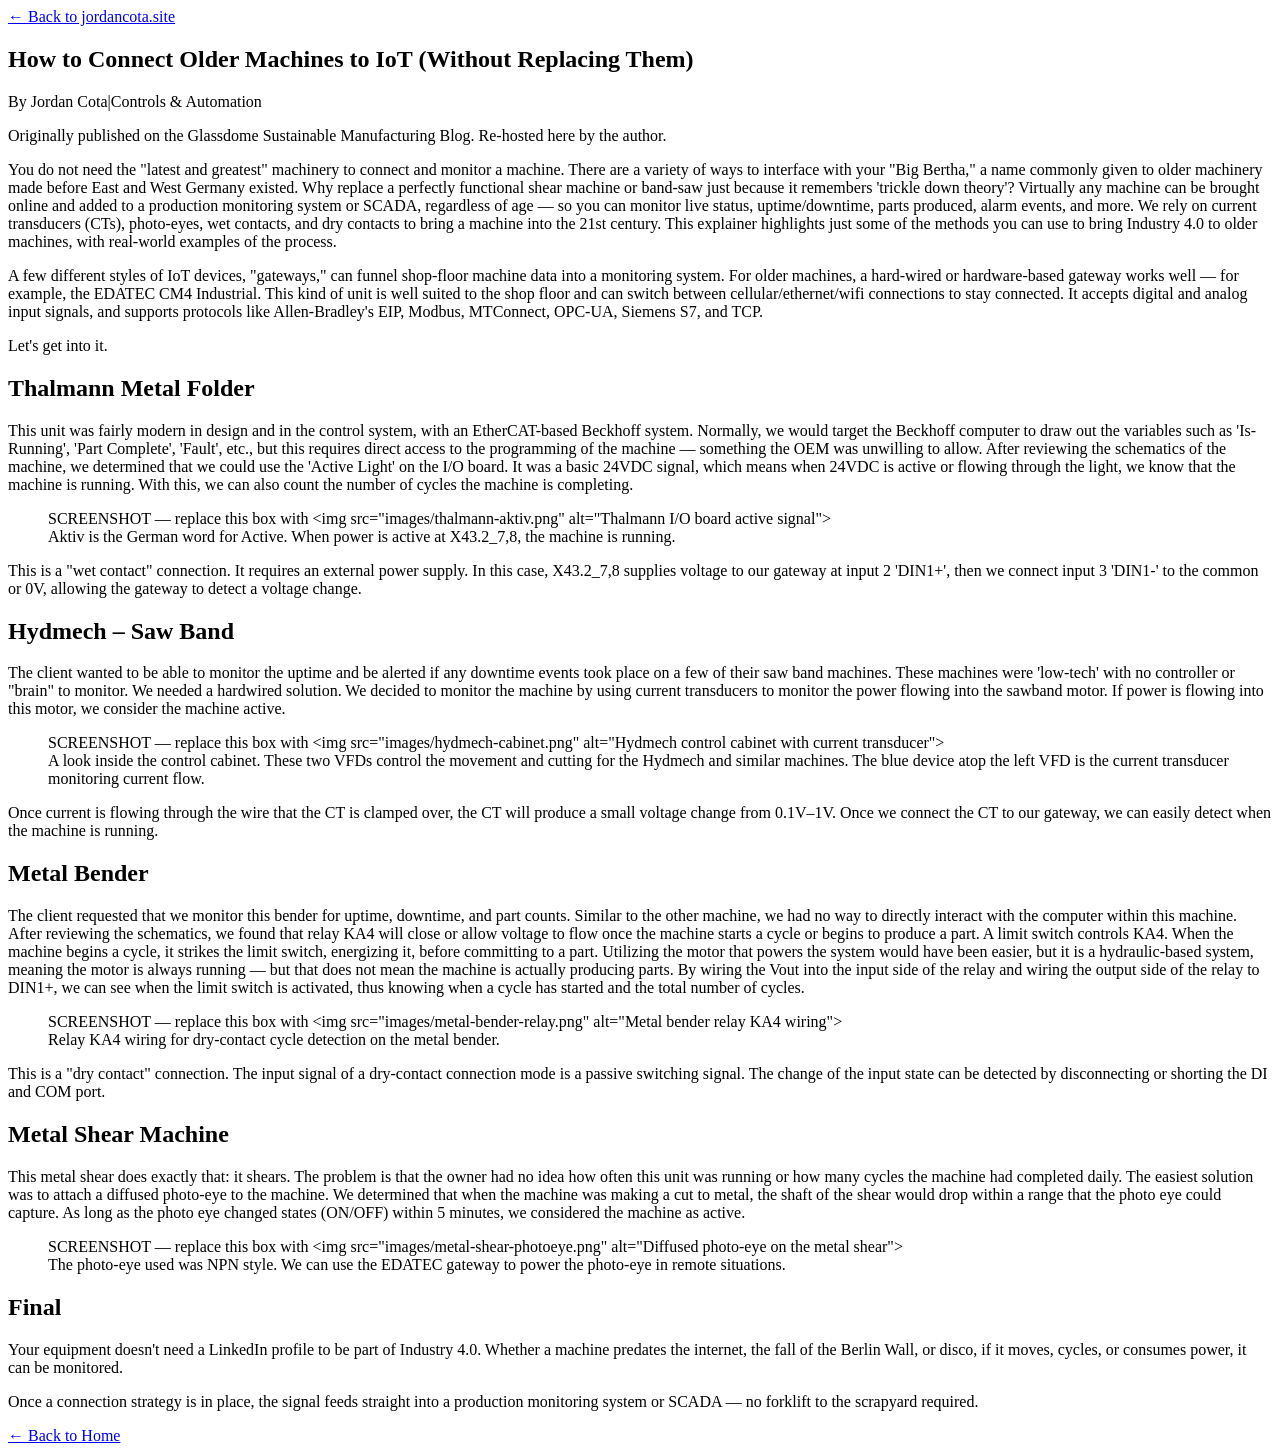
==== articles/connect-older-machines-iot.html @ a40d0279 "Add files via upload" ====
<!DOCTYPE html>
<html lang="en">
<head>
    <meta charset="UTF-8">
    <meta name="viewport" content="width=device-width, initial-scale=1.0">
    <title>How to Connect Older Machines to IoT (Without Replacing Them) | Jordan Cota</title>
    <link rel="icon" href="data:image/svg+xml,<svg xmlns='http://www.w3.org/2000/svg' viewBox='0 0 100 100'><text y='.9em' font-size='90'>&#127949;</text></svg>">
    <link rel="stylesheet" href="article.css">
</head>
<body>
    <div class="stars">
        <div class="stars-layer" id="stars1"></div>
        <div class="stars-layer" id="stars2"></div>
        <div class="stars-layer" id="stars3"></div>
    </div>

    <article class="article-container">
        <nav class="top-nav">
            <a href="../index.html">&#8592; Back to jordancota.site</a>
        </nav>

        <header class="article-header">
            <h1>How to Connect Older Machines to IoT (Without Replacing Them)</h1>
            <p class="byline">By Jordan Cota<span class="sep">|</span>Controls &amp; Automation</p>
        </header>

        <div class="source-note">
            Originally published on the Glassdome Sustainable Manufacturing Blog. Re-hosted here by the author.
        </div>

        <!-- =====================================================================
             PASTE YOUR ARTICLE BELOW.
             Just replace everything between this comment and the closing
             </div> with your article text. Use these tags as you go:

               <p>A normal paragraph.</p>
               <h2>A major section heading</h2>
               <h3>A smaller sub-heading</h3>
               <ul><li>bullet</li><li>another bullet</li></ul>
               <ol><li>step one</li><li>step two</li></ol>
               <pre><code>command or code block, line breaks preserved</code></pre>
               <img src="images/your-screenshot.png" alt="describe the image">
                  ^ put article images in /articles/images/ and reference them like that
               <table><tr><th>Param</th><th>Value</th></tr>
                      <tr><td>...</td><td>...</td></tr></table>

             Everything is already styled to match the site.
             ===================================================================== -->
        <div class="article-body">

            <p>You do not need the "latest and greatest" machinery to connect and monitor a machine. There are a variety of ways to interface with your "Big Bertha," a name commonly given to older machinery made before East and West Germany existed. Why replace a perfectly functional shear machine or band-saw just because it remembers 'trickle down theory'? Virtually any machine can be brought online and added to a production monitoring system or SCADA, regardless of age &mdash; so you can monitor live status, uptime/downtime, parts produced, alarm events, and more. We rely on current transducers (CTs), photo-eyes, wet contacts, and dry contacts to bring a machine into the 21st century. This explainer highlights just some of the methods you can use to bring Industry 4.0 to older machines, with real-world examples of the process.</p>
            <p>A few different styles of IoT devices, "gateways," can funnel shop-floor machine data into a monitoring system. For older machines, a hard-wired or hardware-based gateway works well &mdash; for example, the EDATEC CM4 Industrial. This kind of unit is well suited to the shop floor and can switch between cellular/ethernet/wifi connections to stay connected. It accepts digital and analog input signals, and supports protocols like Allen-Bradley's EIP, Modbus, MTConnect, OPC-UA, Siemens S7, and TCP.</p>
            <p>Let's get into it.</p>

            <h2>Thalmann Metal Folder</h2>
            <p>This unit was fairly modern in design and in the control system, with an EtherCAT-based Beckhoff system. Normally, we would target the Beckhoff computer to draw out the variables such as 'Is-Running', 'Part Complete', 'Fault', etc., but this requires direct access to the programming of the machine &mdash; something the OEM was unwilling to allow. After reviewing the schematics of the machine, we determined that we could use the 'Active Light' on the I/O board. It was a basic 24VDC signal, which means when 24VDC is active or flowing through the light, we know that the machine is running. With this, we can also count the number of cycles the machine is completing.</p>
            <figure class="screenshot-placeholder">
                <div class="ph-box">SCREENSHOT &mdash; replace this box with &lt;img src="images/thalmann-aktiv.png" alt="Thalmann I/O board active signal"&gt;</div>
                <figcaption>Aktiv is the German word for Active. When power is active at X43.2_7,8, the machine is running.</figcaption>
            </figure>
            <p>This is a "wet contact" connection. It requires an external power supply. In this case, X43.2_7,8 supplies voltage to our gateway at input 2 'DIN1+', then we connect input 3 'DIN1-' to the common or 0V, allowing the gateway to detect a voltage change.</p>

            <h2>Hydmech &ndash; Saw Band</h2>
            <p>The client wanted to be able to monitor the uptime and be alerted if any downtime events took place on a few of their saw band machines. These machines were 'low-tech' with no controller or "brain" to monitor. We needed a hardwired solution. We decided to monitor the machine by using current transducers to monitor the power flowing into the sawband motor. If power is flowing into this motor, we consider the machine active.</p>
            <figure class="screenshot-placeholder">
                <div class="ph-box">SCREENSHOT &mdash; replace this box with &lt;img src="images/hydmech-cabinet.png" alt="Hydmech control cabinet with current transducer"&gt;</div>
                <figcaption>A look inside the control cabinet. These two VFDs control the movement and cutting for the Hydmech and similar machines. The blue device atop the left VFD is the current transducer monitoring current flow.</figcaption>
            </figure>
            <p>Once current is flowing through the wire that the CT is clamped over, the CT will produce a small voltage change from 0.1V&ndash;1V. Once we connect the CT to our gateway, we can easily detect when the machine is running.</p>

            <h2>Metal Bender</h2>
            <p>The client requested that we monitor this bender for uptime, downtime, and part counts. Similar to the other machine, we had no way to directly interact with the computer within this machine. After reviewing the schematics, we found that relay KA4 will close or allow voltage to flow once the machine starts a cycle or begins to produce a part. A limit switch controls KA4. When the machine begins a cycle, it strikes the limit switch, energizing it, before committing to a part. Utilizing the motor that powers the system would have been easier, but it is a hydraulic-based system, meaning the motor is always running &mdash; but that does not mean the machine is actually producing parts. By wiring the Vout into the input side of the relay and wiring the output side of the relay to DIN1+, we can see when the limit switch is activated, thus knowing when a cycle has started and the total number of cycles.</p>
            <figure class="screenshot-placeholder">
                <div class="ph-box">SCREENSHOT &mdash; replace this box with &lt;img src="images/metal-bender-relay.png" alt="Metal bender relay KA4 wiring"&gt;</div>
                <figcaption>Relay KA4 wiring for dry-contact cycle detection on the metal bender.</figcaption>
            </figure>
            <p>This is a "dry contact" connection. The input signal of a dry-contact connection mode is a passive switching signal. The change of the input state can be detected by disconnecting or shorting the DI and COM port.</p>

            <h2>Metal Shear Machine</h2>
            <p>This metal shear does exactly that: it shears. The problem is that the owner had no idea how often this unit was running or how many cycles the machine had completed daily. The easiest solution was to attach a diffused photo-eye to the machine. We determined that when the machine was making a cut to metal, the shaft of the shear would drop within a range that the photo eye could capture. As long as the photo eye changed states (ON/OFF) within 5 minutes, we considered the machine as active.</p>
            <figure class="screenshot-placeholder">
                <div class="ph-box">SCREENSHOT &mdash; replace this box with &lt;img src="images/metal-shear-photoeye.png" alt="Diffused photo-eye on the metal shear"&gt;</div>
                <figcaption>The photo-eye used was NPN style. We can use the EDATEC gateway to power the photo-eye in remote situations.</figcaption>
            </figure>

            <h2>Final</h2>
            <p>Your equipment doesn't need a LinkedIn profile to be part of Industry 4.0. Whether a machine predates the internet, the fall of the Berlin Wall, or disco, if it moves, cycles, or consumes power, it can be monitored.</p>
            <p>Once a connection strategy is in place, the signal feeds straight into a production monitoring system or SCADA &mdash; no forklift to the scrapyard required.</p>

        </div>
        <!-- ===================== END OF ARTICLE CONTENT ====================== -->

        <footer class="article-footer">
            <a class="back-home" href="../index.html">&#8592; Back to Home</a>
        </footer>
    </article>
</body>
</html>
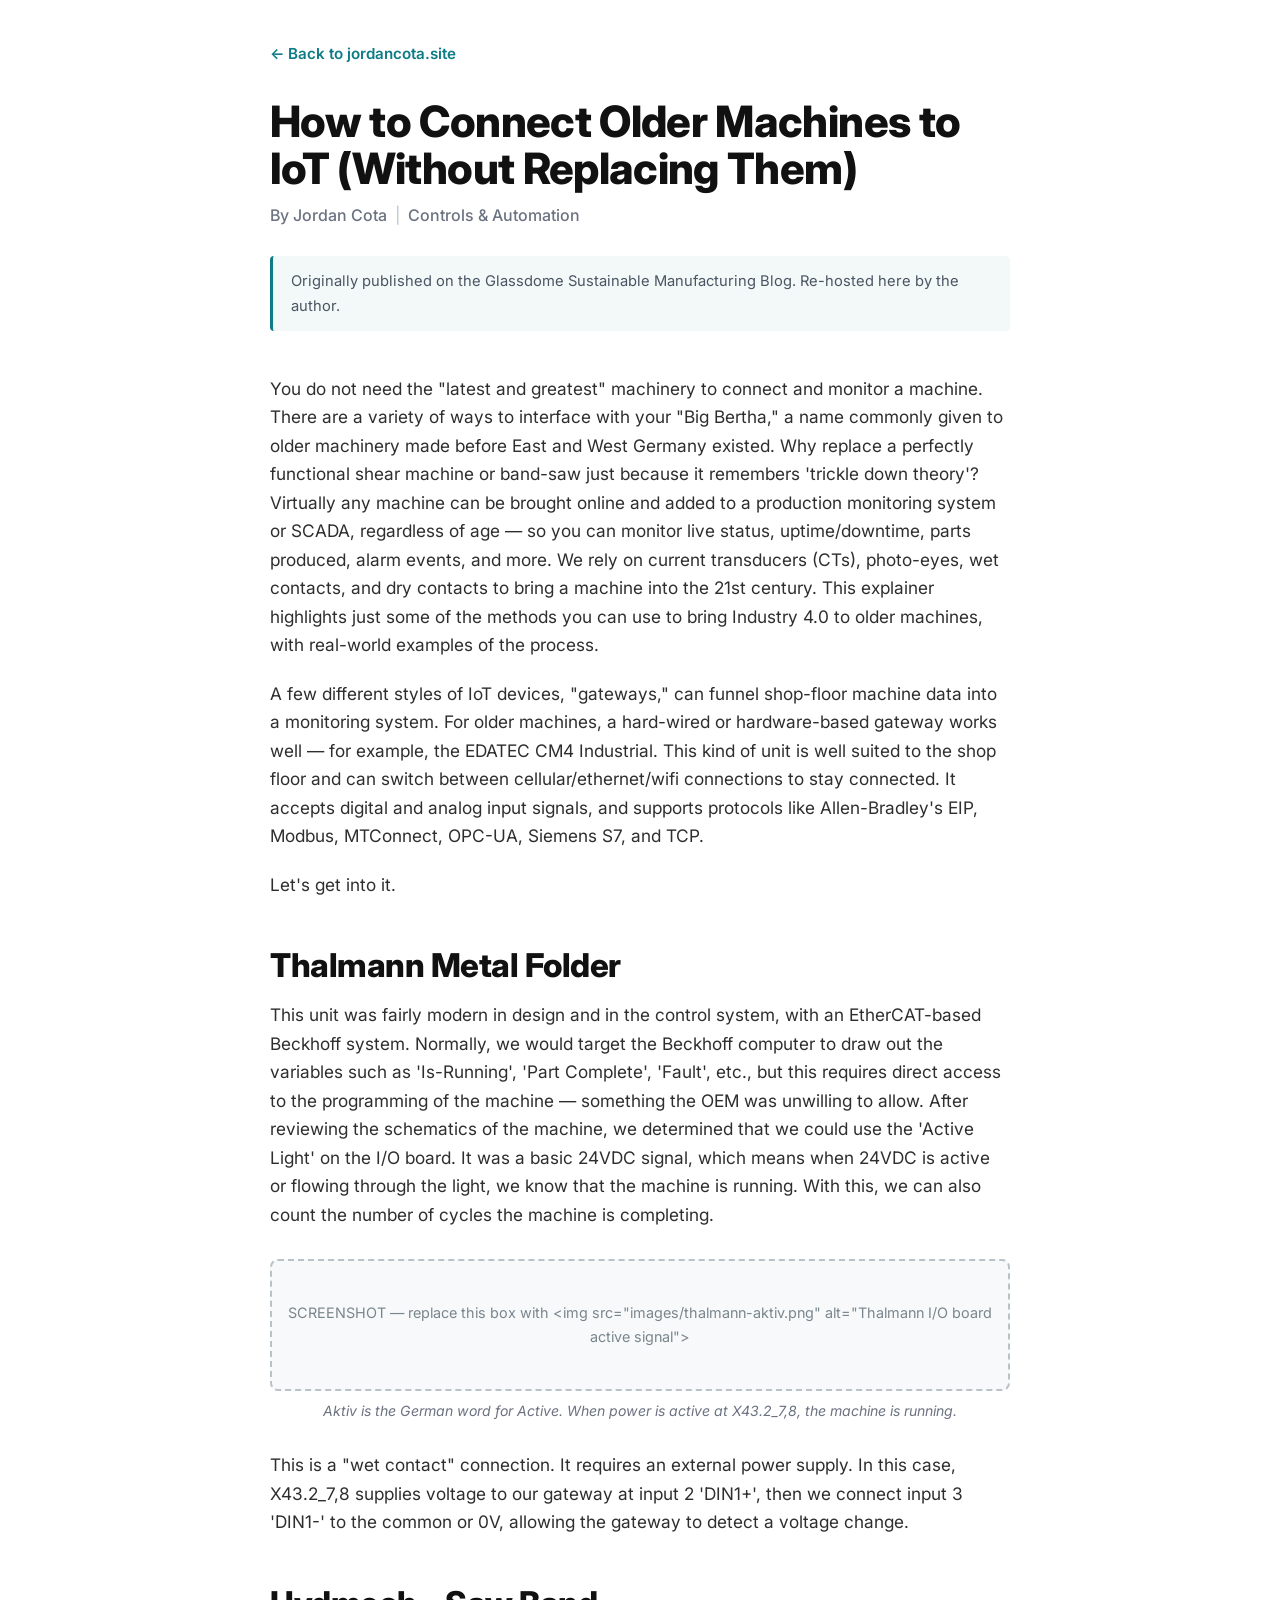
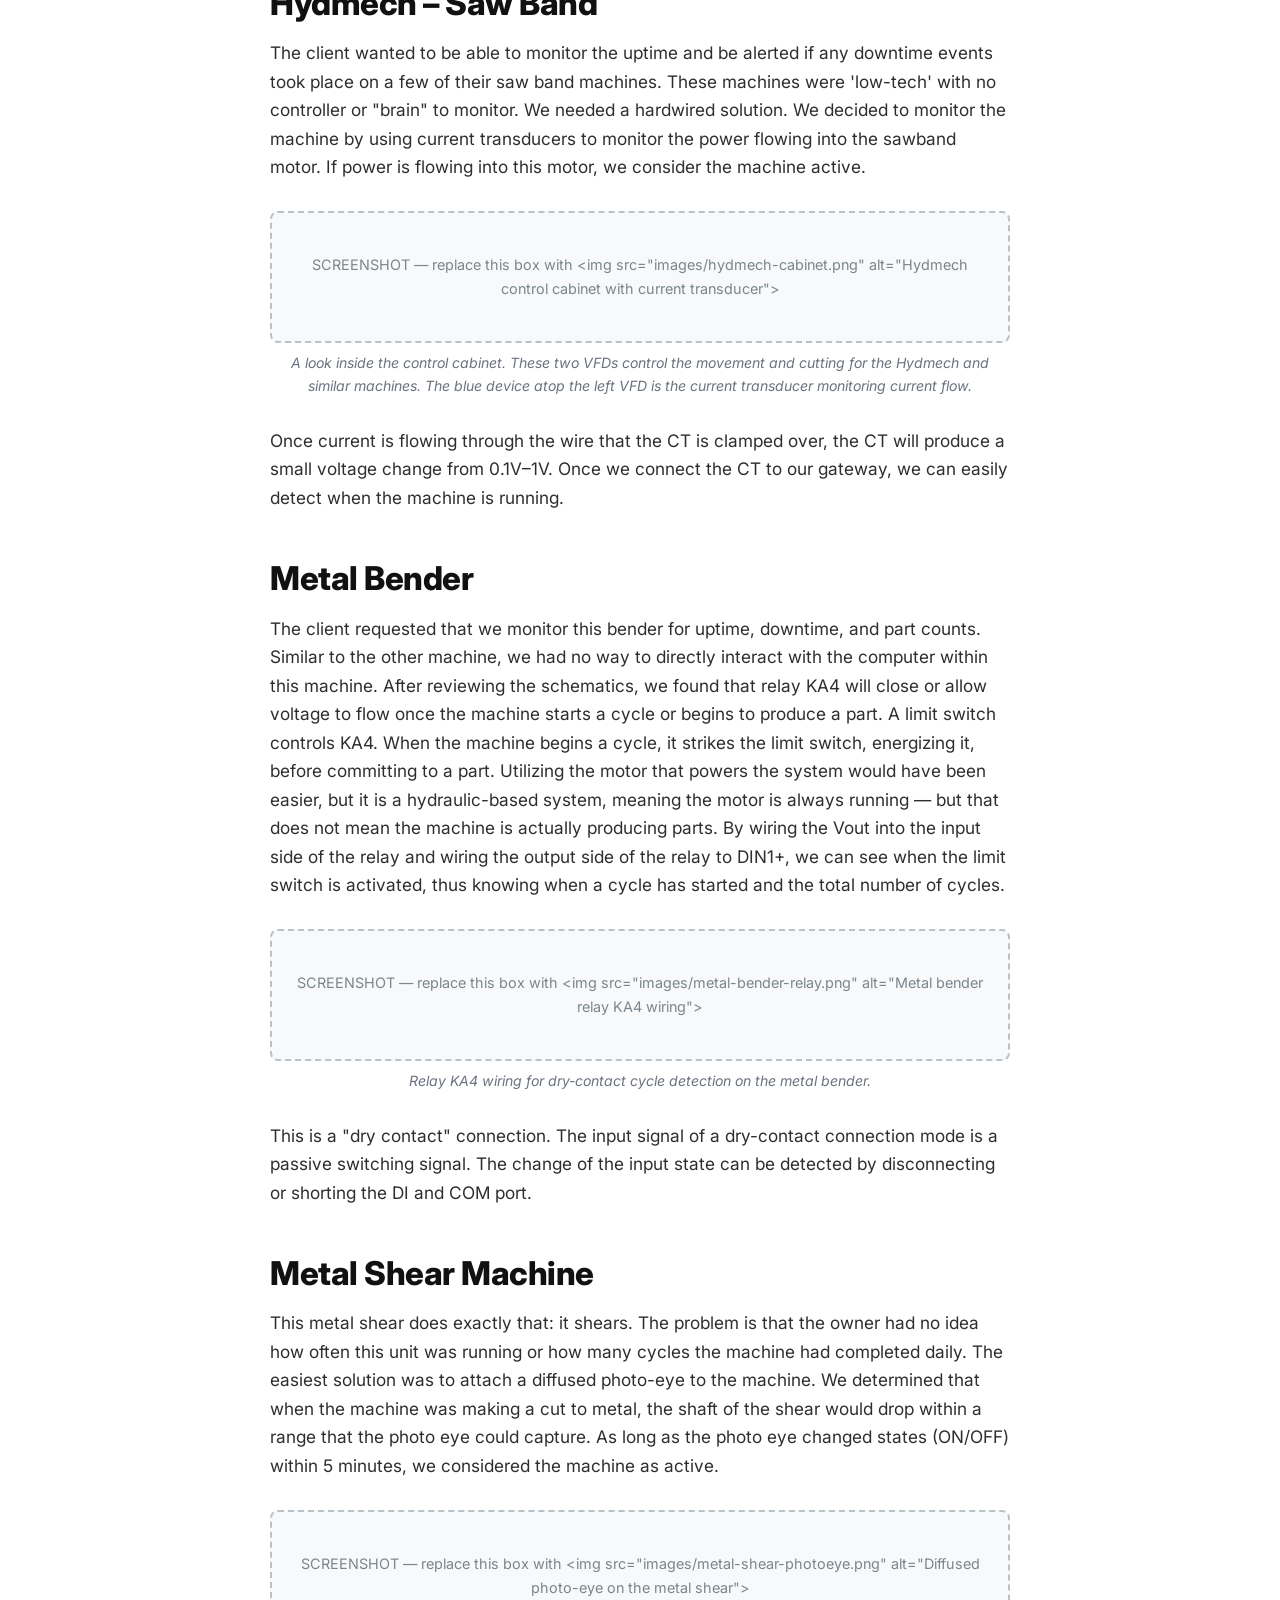
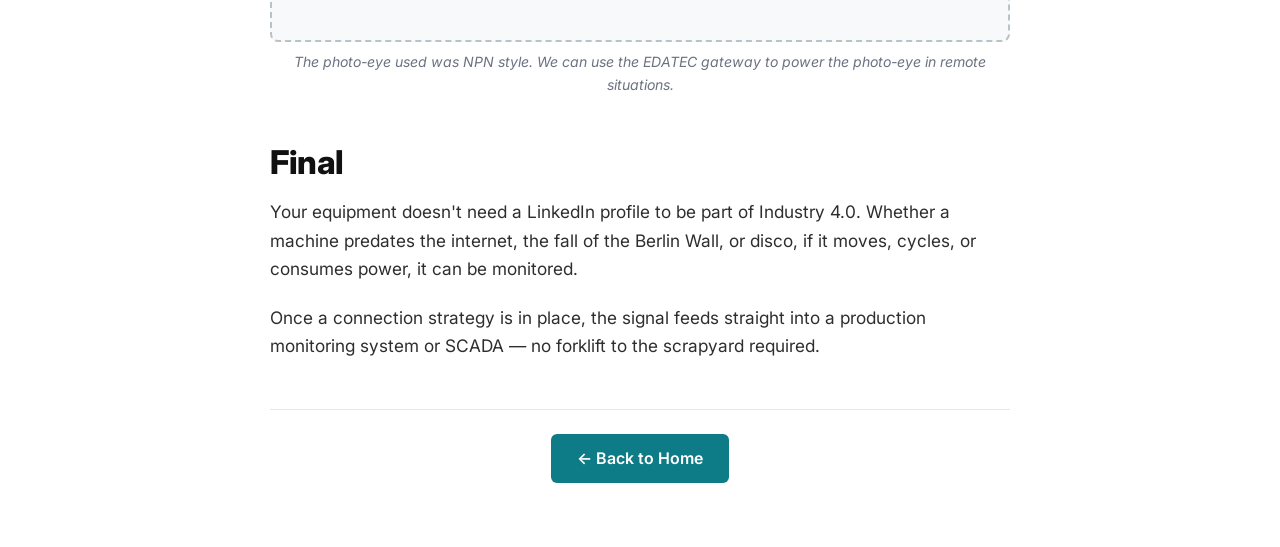
==== commit e2d338e1: "Add files via upload" ====
--- a/articles/connect-older-machines-iot.html
+++ b/articles/connect-older-machines-iot.html
@@ -5,7 +5,65 @@
     <meta name="viewport" content="width=device-width, initial-scale=1.0">
     <title>How to Connect Older Machines to IoT (Without Replacing Them) | Jordan Cota</title>
     <link rel="icon" href="data:image/svg+xml,<svg xmlns='http://www.w3.org/2000/svg' viewBox='0 0 100 100'><text y='.9em' font-size='90'>&#127949;</text></svg>">
-    <link rel="stylesheet" href="article.css">
+    <link rel="preconnect" href="https://fonts.googleapis.com">
+    <link rel="preconnect" href="https://fonts.gstatic.com" crossorigin>
+    <link href="https://fonts.googleapis.com/css2?family=Inter:wght@400;500;600;700;800&display=swap" rel="stylesheet">
+    <style>
+        * { box-sizing: border-box; }
+        body { margin: 0; padding: 0; background: #ffffff; color: #2e2e2e;
+            font-family: 'Inter', system-ui, -apple-system, 'Segoe UI', Roboto, Helvetica, Arial, sans-serif;
+            line-height: 1.65; -webkit-font-smoothing: antialiased; text-rendering: optimizeLegibility; }
+        .stars { display: none !important; }
+
+        .article-container { max-width: 780px; margin: 0 auto; padding: 2.5rem 1.25rem 4rem; }
+
+        .top-nav { margin-bottom: 2rem; }
+        .top-nav a { color: #0e7c86; text-decoration: none; font-size: 0.95rem; font-weight: 600; }
+        .top-nav a:hover { text-decoration: underline; }
+
+        .article-header { background: none; color: inherit; padding: 0; margin: 0 0 1rem; border-radius: 0; box-shadow: none; }
+        .article-header h1 { margin: 0 0 0.65rem; font-size: 2.7rem; line-height: 1.08; font-weight: 800; letter-spacing: -0.015em; color: #111; }
+        .byline { margin: 0; font-size: 1rem; color: #6b7280; font-weight: 500; }
+        .byline .sep { margin: 0 0.5rem; color: #c7ced1; }
+
+        .source-note { background: #f3f8f8; border-left: 3px solid #0e7c86; border-radius: 4px; padding: 0.8rem 1.1rem; margin: 1.75rem 0 2.75rem; font-size: 0.92rem; color: #4b5563; }
+        .source-note a { color: #0e7c86; }
+
+        .article-body { font-size: 1.08rem; color: #2e2e2e; }
+        .article-body h2 { font-size: 2.05rem; font-weight: 800; line-height: 1.12; letter-spacing: -0.015em; color: #111; margin: 3rem 0 1.1rem; }
+        .article-body h3 { font-size: 1.32rem; font-weight: 700; color: #1a1a1a; margin: 2.1rem 0 0.65rem; }
+        .article-body p { margin: 0 0 1.25rem; }
+        .article-body ul, .article-body ol { margin: 0 0 1.25rem; padding-left: 1.5rem; }
+        .article-body li { margin-bottom: 0.55rem; }
+        .article-body a { color: #0e7c86; text-decoration: none; }
+        .article-body a:hover { text-decoration: underline; }
+        .article-body strong { color: #111; font-weight: 700; }
+        .article-body img { max-width: 100%; height: auto; border-radius: 6px; margin: 1.5rem 0; display: block; border: 1px solid #e5e7eb; }
+        .article-body blockquote { border-left: 3px solid #0e7c86; margin: 1.5rem 0; padding: 0.25rem 0 0.25rem 1rem; color: #555; font-style: italic; }
+
+        .article-body table { width: 100%; border-collapse: collapse; margin: 1.85rem 0; font-size: 1rem; }
+        .article-body th { text-align: left; font-weight: 700; color: #111; padding: 0.95rem 1.1rem; border-bottom: 1px solid #1a8f88; }
+        .article-body td { padding: 1rem 1.1rem; border-bottom: 1px solid #1a8f88; color: #2e2e2e; vertical-align: top; }
+        .article-body th:not(:last-child), .article-body td:not(:last-child) { border-right: 1px solid #e3e6e8; }
+
+        .article-body code { font-family: 'SFMono-Regular', Consolas, 'Liberation Mono', Menlo, monospace; background: #f1f3f4; color: #0b5e66; padding: 0.12em 0.4em; border-radius: 4px; font-size: 0.9em; }
+        .article-body pre { background: #f6f8fa; border: 1px solid #e5e7eb; color: #24292f; border-radius: 8px; padding: 1rem 1.2rem; overflow-x: auto; margin: 1.5rem 0; line-height: 1.5; }
+        .article-body pre code { background: none; color: inherit; padding: 0; font-size: 0.9rem; }
+
+        .screenshot-placeholder { margin: 1.85rem 0; }
+        .screenshot-placeholder .ph-box { border: 2px dashed #b9c2c7; border-radius: 8px; padding: 2.5rem 1rem; text-align: center; color: #7a868d; background: #f7f9fa; font-size: 0.9rem; }
+        .screenshot-placeholder figcaption { font-size: 0.88rem; color: #6b7280; text-align: center; margin-top: 0.5rem; font-style: italic; }
+
+        .article-footer { margin-top: 3rem; padding-top: 1.5rem; border-top: 1px solid #e5e7eb; text-align: center; }
+        .back-home { display: inline-block; padding: 0.7rem 1.6rem; background: #0e7c86; color: #fff; text-decoration: none; border-radius: 6px; font-weight: 600; }
+        .back-home:hover { background: #0a626a; }
+
+        @media (max-width: 768px) {
+            .article-container { padding: 1.75rem 1rem 3rem; }
+            .article-header h1 { font-size: 2.05rem; }
+            .article-body h2 { font-size: 1.6rem; }
+        }
+    </style>
 </head>
 <body>
     <div class="stars">
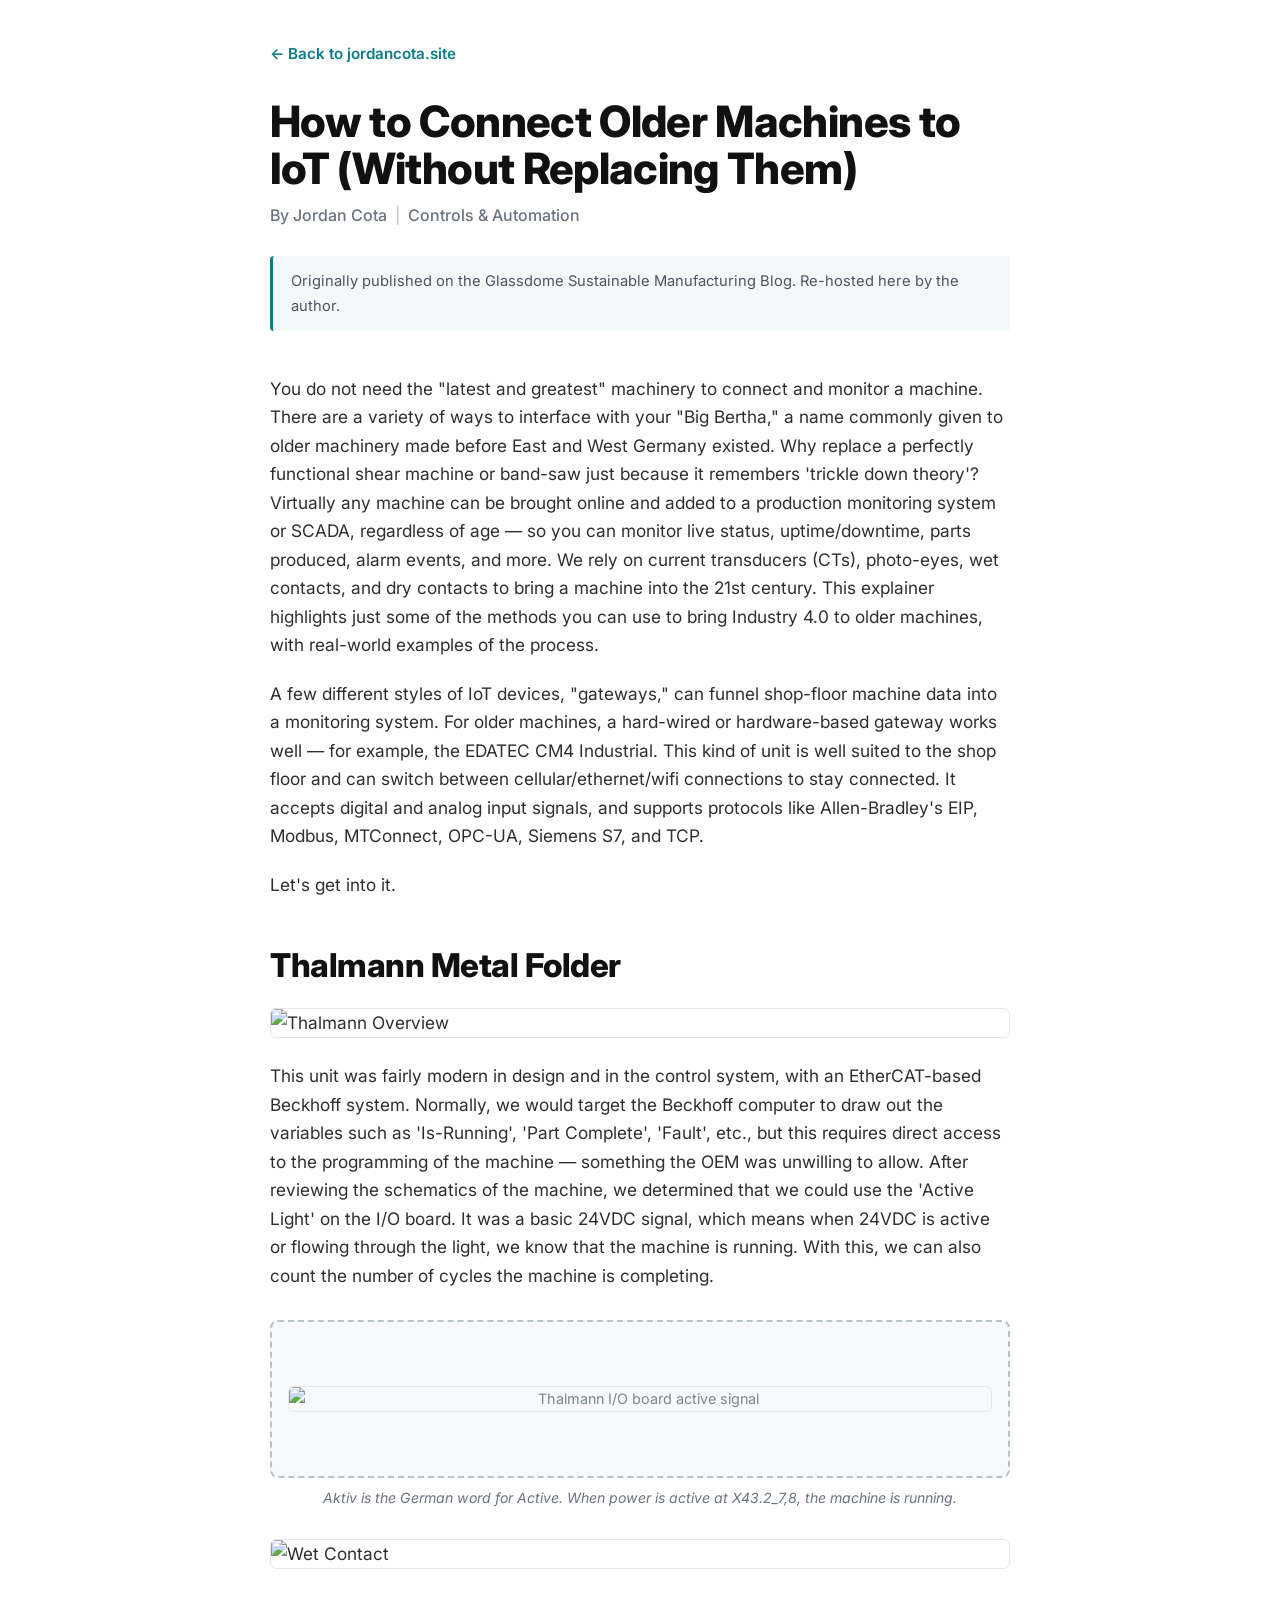
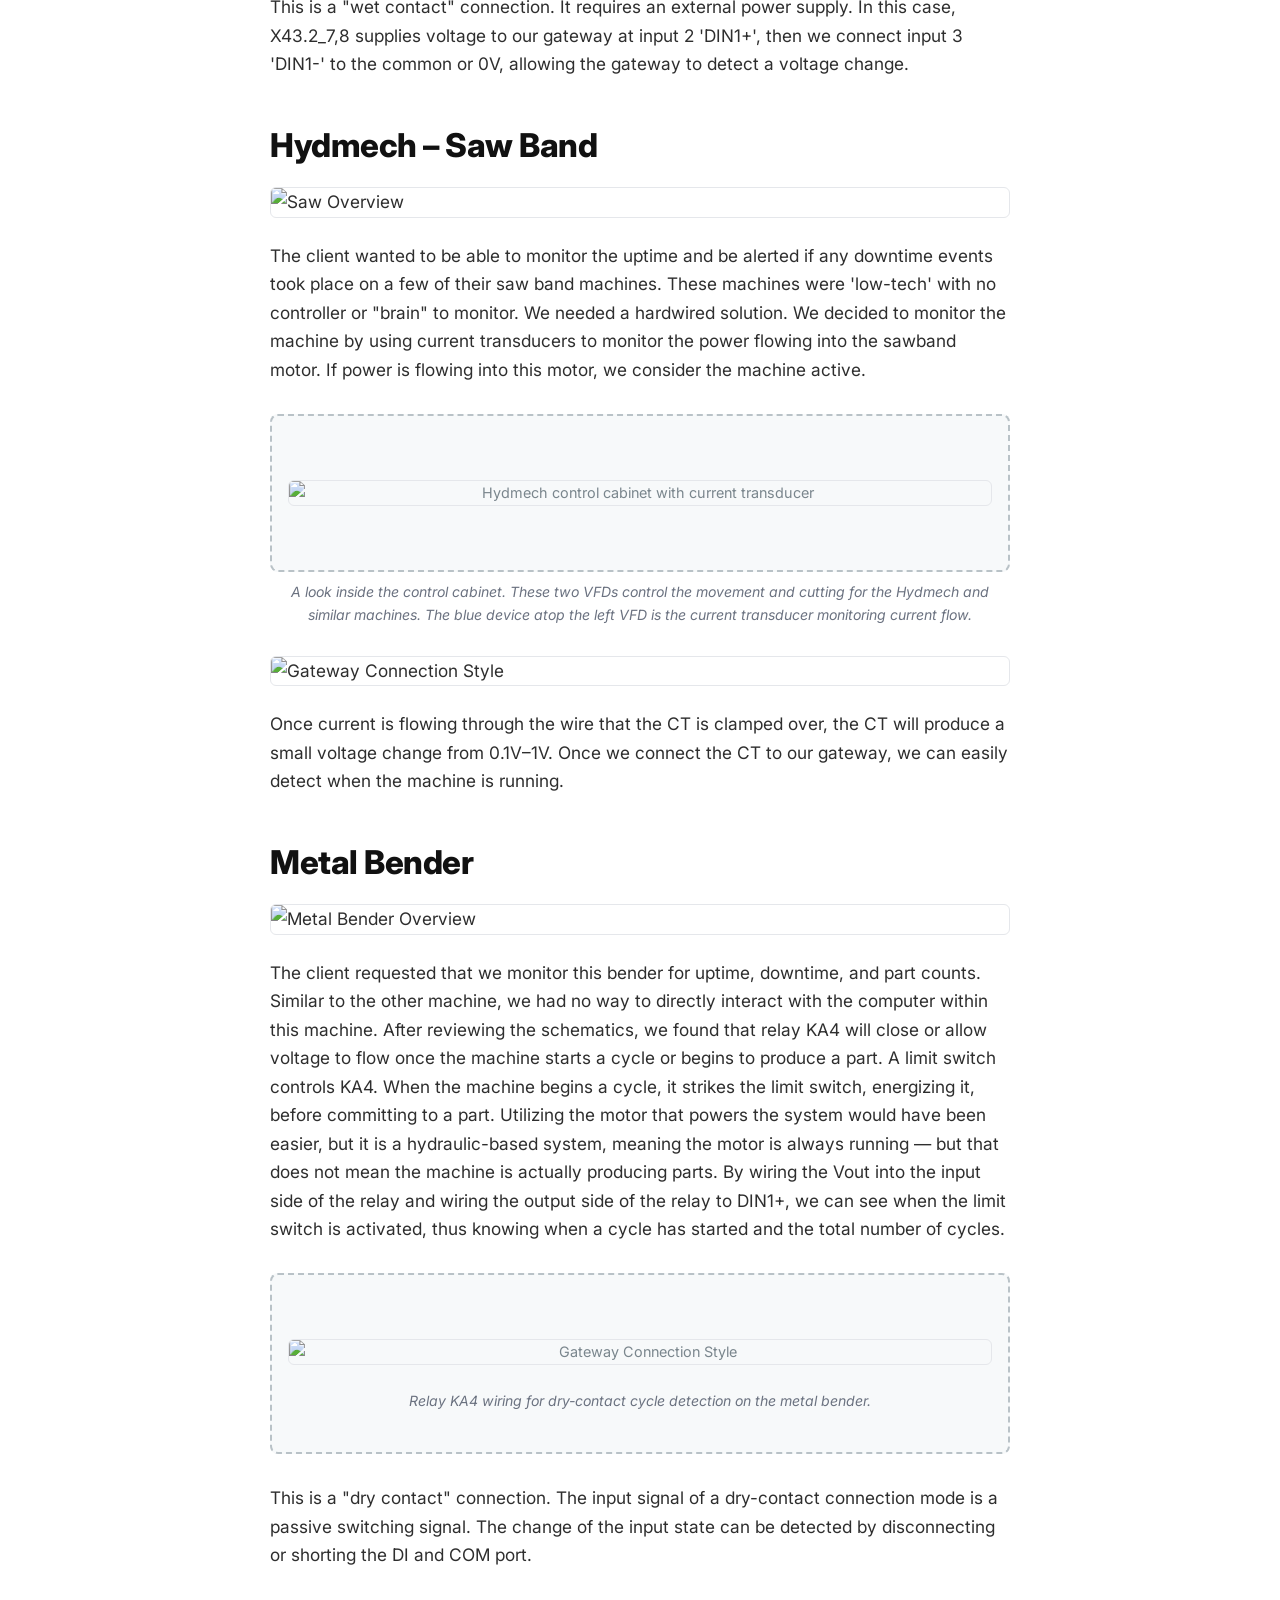
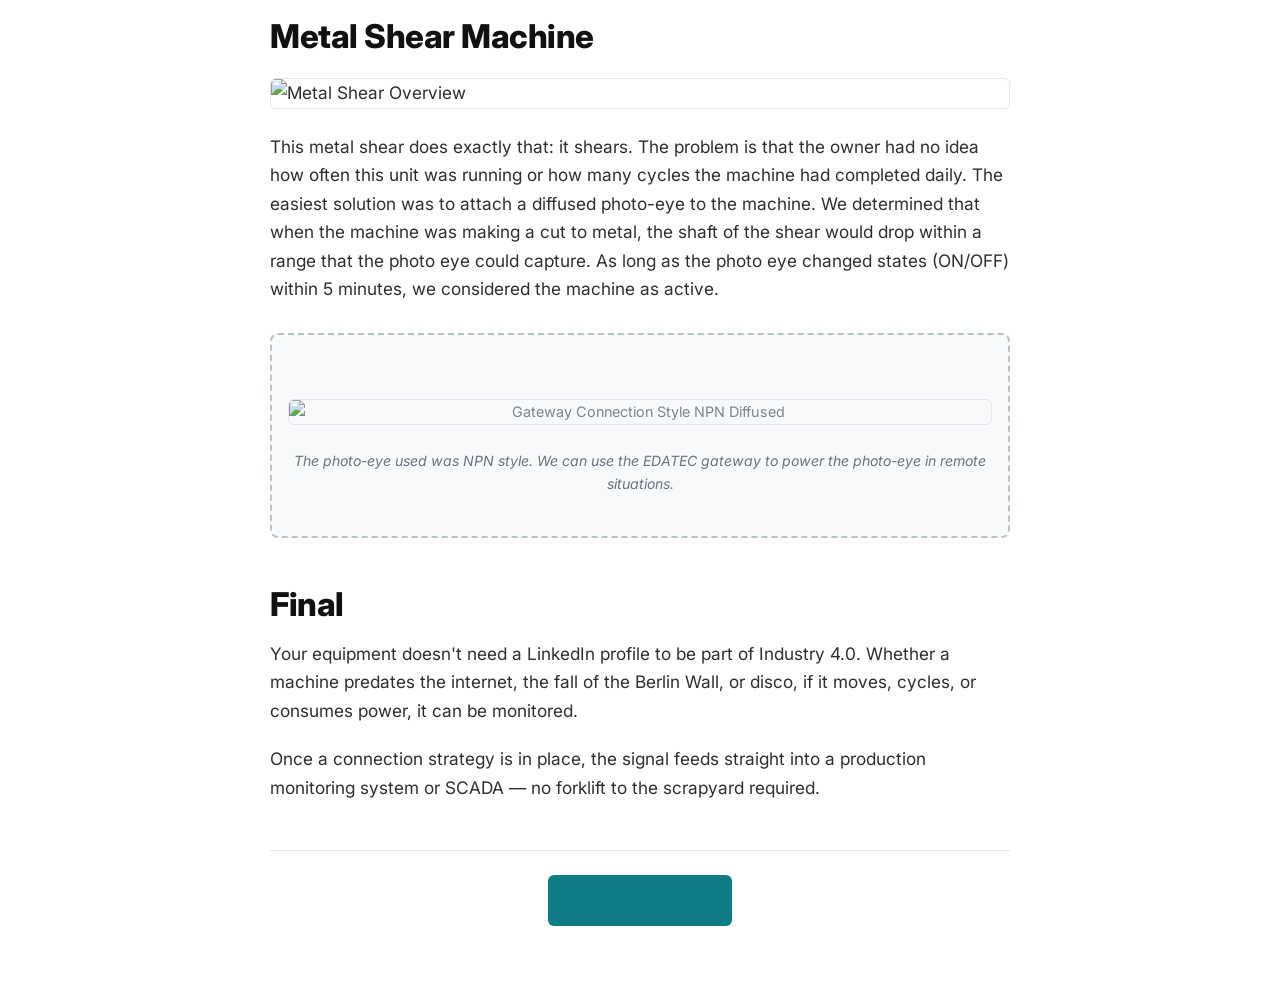
==== commit 72519702: "Update IoT article with new images and details" ====
--- a/articles/connect-older-machines-iot.html
+++ b/articles/connect-older-machines-iot.html
@@ -111,33 +111,39 @@
             <p>Let's get into it.</p>
 
             <h2>Thalmann Metal Folder</h2>
+            <div class="ph-box"><img src="images/thalmann-aktiv.png" alt="Thalmann Overview"></div>
             <p>This unit was fairly modern in design and in the control system, with an EtherCAT-based Beckhoff system. Normally, we would target the Beckhoff computer to draw out the variables such as 'Is-Running', 'Part Complete', 'Fault', etc., but this requires direct access to the programming of the machine &mdash; something the OEM was unwilling to allow. After reviewing the schematics of the machine, we determined that we could use the 'Active Light' on the I/O board. It was a basic 24VDC signal, which means when 24VDC is active or flowing through the light, we know that the machine is running. With this, we can also count the number of cycles the machine is completing.</p>
             <figure class="screenshot-placeholder">
-                <div class="ph-box">SCREENSHOT &mdash; replace this box with &lt;img src="images/thalmann-aktiv.png" alt="Thalmann I/O board active signal"&gt;</div>
+                <div class="ph-box"><img src="images/thalmann-aktiv2.png" alt="Thalmann I/O board active signal"></div>
                 <figcaption>Aktiv is the German word for Active. When power is active at X43.2_7,8, the machine is running.</figcaption>
             </figure>
+            <div class="ph-box"><img src="images/thalmann-connection.png" alt="Wet Contact"></div>
             <p>This is a "wet contact" connection. It requires an external power supply. In this case, X43.2_7,8 supplies voltage to our gateway at input 2 'DIN1+', then we connect input 3 'DIN1-' to the common or 0V, allowing the gateway to detect a voltage change.</p>
 
             <h2>Hydmech &ndash; Saw Band</h2>
+            <div class="ph-box"><img src="images/Hydmech.png" alt="Saw Overview">
             <p>The client wanted to be able to monitor the uptime and be alerted if any downtime events took place on a few of their saw band machines. These machines were 'low-tech' with no controller or "brain" to monitor. We needed a hardwired solution. We decided to monitor the machine by using current transducers to monitor the power flowing into the sawband motor. If power is flowing into this motor, we consider the machine active.</p>
             <figure class="screenshot-placeholder">
-                <div class="ph-box">SCREENSHOT &mdash; replace this box with &lt;img src="images/hydmech-cabinet.png" alt="Hydmech control cabinet with current transducer"&gt;</div>
+                <div class="ph-box"><img src="images/Hydmech-VFD.png" alt="Hydmech control cabinet with current transducer"> </div>
                 <figcaption>A look inside the control cabinet. These two VFDs control the movement and cutting for the Hydmech and similar machines. The blue device atop the left VFD is the current transducer monitoring current flow.</figcaption>
             </figure>
+                <div class="ph-box"><img src="images/Hydmech-connection.png" alt="Gateway Connection Style">
             <p>Once current is flowing through the wire that the CT is clamped over, the CT will produce a small voltage change from 0.1V&ndash;1V. Once we connect the CT to our gateway, we can easily detect when the machine is running.</p>
 
             <h2>Metal Bender</h2>
+            <div class="ph-box"><img src="images/MeatlBender.png" alt="Metal Bender Overview">
             <p>The client requested that we monitor this bender for uptime, downtime, and part counts. Similar to the other machine, we had no way to directly interact with the computer within this machine. After reviewing the schematics, we found that relay KA4 will close or allow voltage to flow once the machine starts a cycle or begins to produce a part. A limit switch controls KA4. When the machine begins a cycle, it strikes the limit switch, energizing it, before committing to a part. Utilizing the motor that powers the system would have been easier, but it is a hydraulic-based system, meaning the motor is always running &mdash; but that does not mean the machine is actually producing parts. By wiring the Vout into the input side of the relay and wiring the output side of the relay to DIN1+, we can see when the limit switch is activated, thus knowing when a cycle has started and the total number of cycles.</p>
             <figure class="screenshot-placeholder">
-                <div class="ph-box">SCREENSHOT &mdash; replace this box with &lt;img src="images/metal-bender-relay.png" alt="Metal bender relay KA4 wiring"&gt;</div>
+                <div class="ph-box"><img src="images/MetalBender-connection.png" alt="Gateway Connection Style">
                 <figcaption>Relay KA4 wiring for dry-contact cycle detection on the metal bender.</figcaption>
             </figure>
             <p>This is a "dry contact" connection. The input signal of a dry-contact connection mode is a passive switching signal. The change of the input state can be detected by disconnecting or shorting the DI and COM port.</p>
 
             <h2>Metal Shear Machine</h2>
+            <div class="ph-box"><img src="images/MetalShear.png" alt="Metal Shear Overview">
             <p>This metal shear does exactly that: it shears. The problem is that the owner had no idea how often this unit was running or how many cycles the machine had completed daily. The easiest solution was to attach a diffused photo-eye to the machine. We determined that when the machine was making a cut to metal, the shaft of the shear would drop within a range that the photo eye could capture. As long as the photo eye changed states (ON/OFF) within 5 minutes, we considered the machine as active.</p>
             <figure class="screenshot-placeholder">
-                <div class="ph-box">SCREENSHOT &mdash; replace this box with &lt;img src="images/metal-shear-photoeye.png" alt="Diffused photo-eye on the metal shear"&gt;</div>
+                <div class="ph-box"><img src="images/MetalShear-connection.png" alt="Gateway Connection Style NPN Diffused">
                 <figcaption>The photo-eye used was NPN style. We can use the EDATEC gateway to power the photo-eye in remote situations.</figcaption>
             </figure>
 
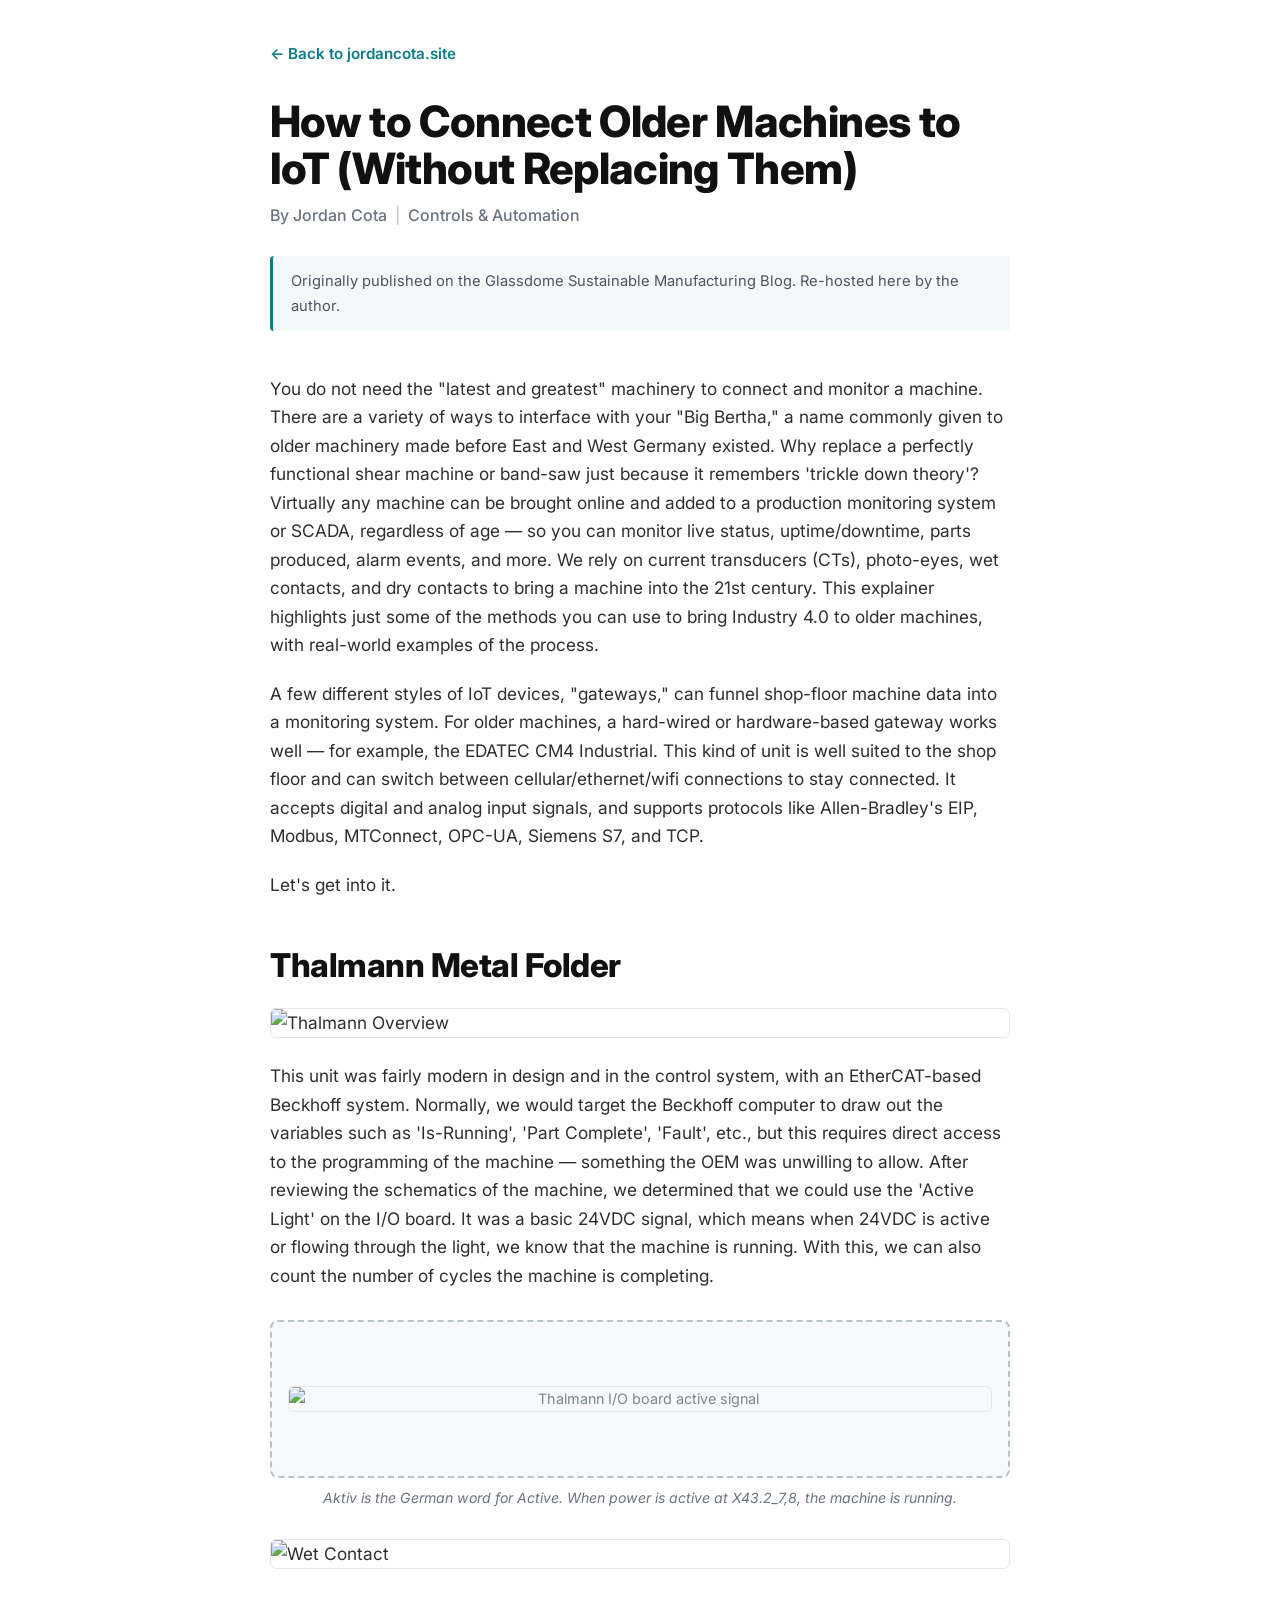
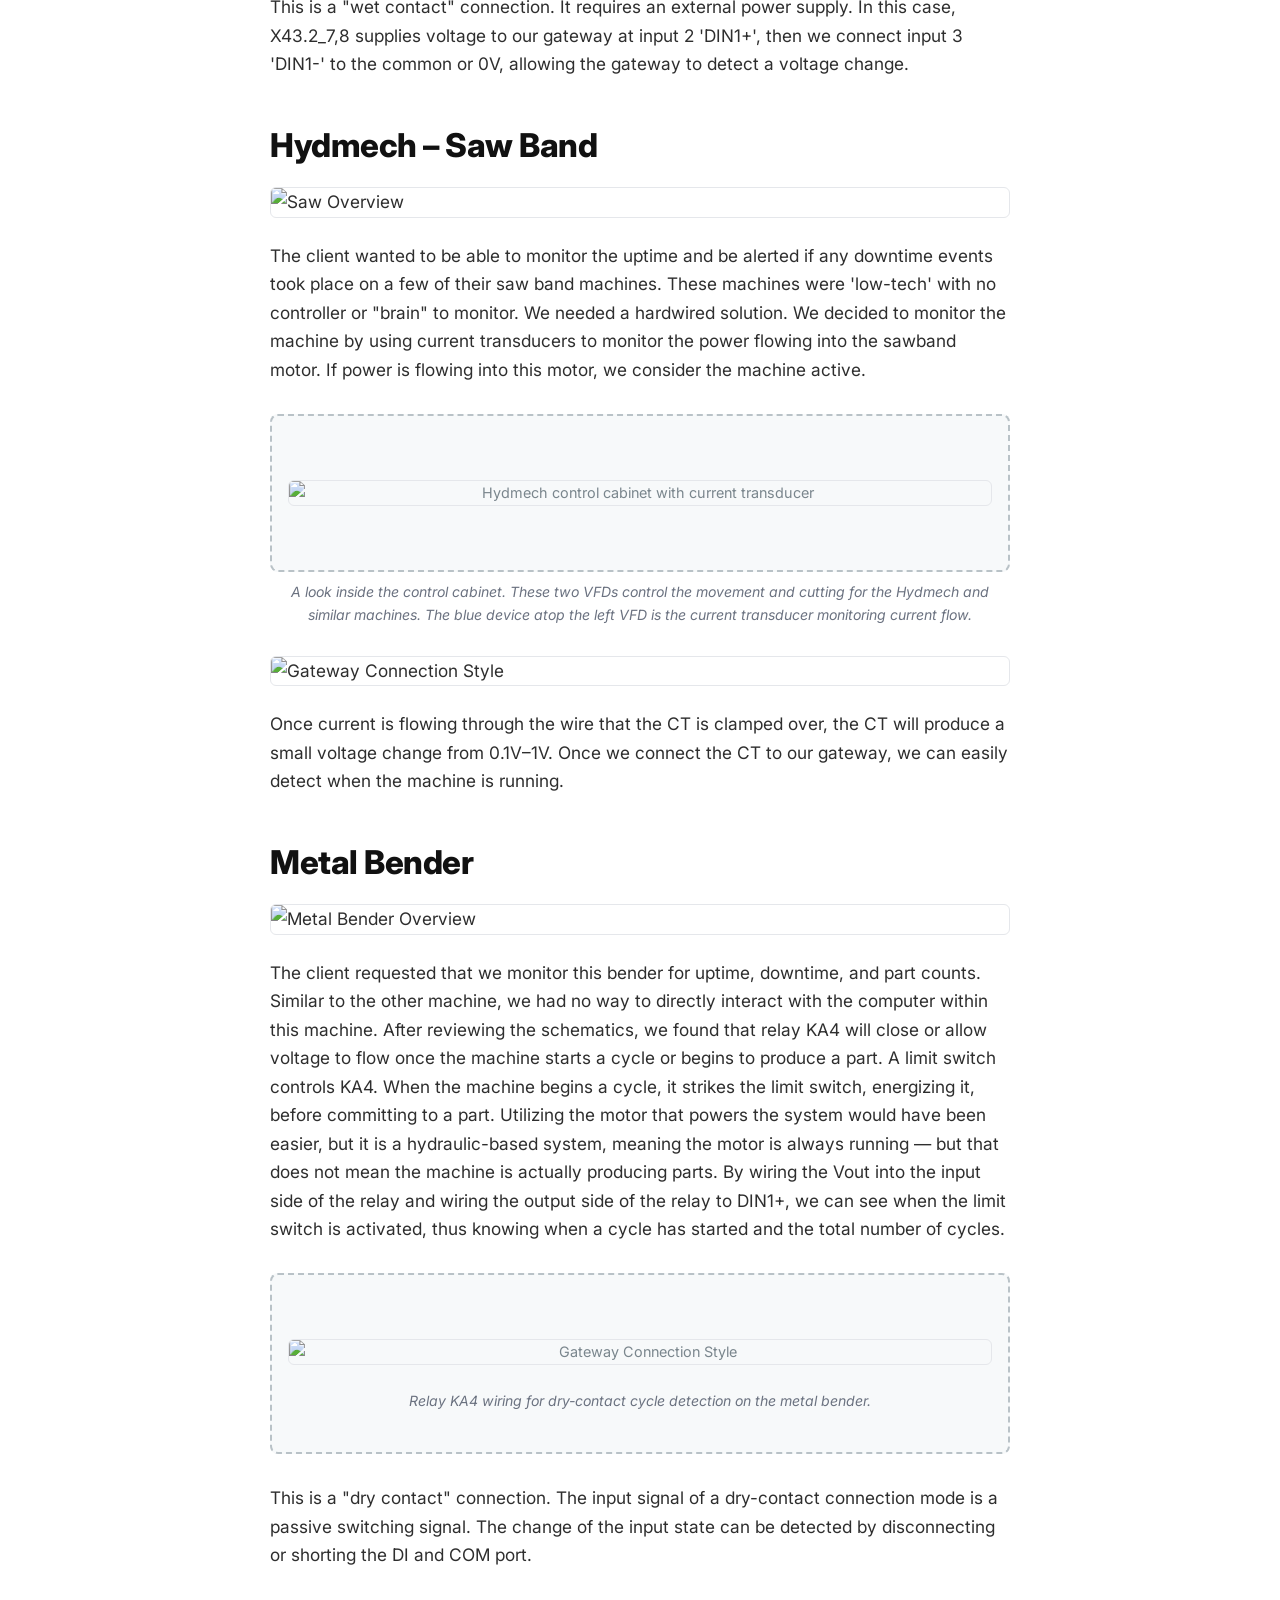
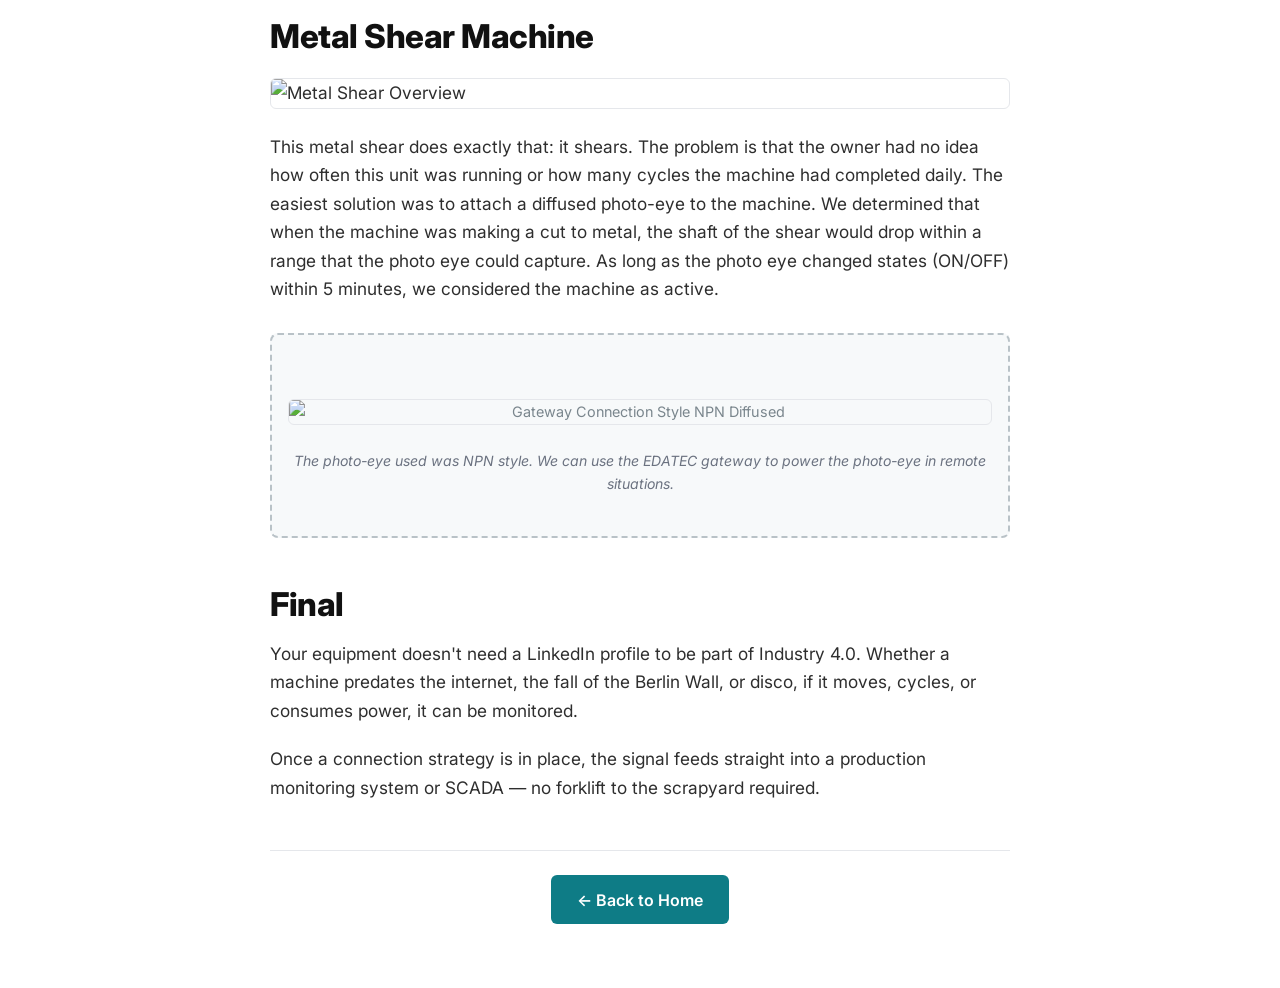
==== commit 7534b599: "Replace divs with img tags for better semantics" ====
--- a/articles/connect-older-machines-iot.html
+++ b/articles/connect-older-machines-iot.html
@@ -111,27 +111,27 @@
             <p>Let's get into it.</p>
 
             <h2>Thalmann Metal Folder</h2>
-            <div class="ph-box"><img src="images/thalmann-aktiv.png" alt="Thalmann Overview"></div>
+            <img src="images/thalmann-aktiv.png" alt="Thalmann Overview">
             <p>This unit was fairly modern in design and in the control system, with an EtherCAT-based Beckhoff system. Normally, we would target the Beckhoff computer to draw out the variables such as 'Is-Running', 'Part Complete', 'Fault', etc., but this requires direct access to the programming of the machine &mdash; something the OEM was unwilling to allow. After reviewing the schematics of the machine, we determined that we could use the 'Active Light' on the I/O board. It was a basic 24VDC signal, which means when 24VDC is active or flowing through the light, we know that the machine is running. With this, we can also count the number of cycles the machine is completing.</p>
             <figure class="screenshot-placeholder">
                 <div class="ph-box"><img src="images/thalmann-aktiv2.png" alt="Thalmann I/O board active signal"></div>
                 <figcaption>Aktiv is the German word for Active. When power is active at X43.2_7,8, the machine is running.</figcaption>
             </figure>
-            <div class="ph-box"><img src="images/thalmann-connection.png" alt="Wet Contact"></div>
+            <img src="images/thalmann-connection.png" alt="Wet Contact">
             <p>This is a "wet contact" connection. It requires an external power supply. In this case, X43.2_7,8 supplies voltage to our gateway at input 2 'DIN1+', then we connect input 3 'DIN1-' to the common or 0V, allowing the gateway to detect a voltage change.</p>
 
             <h2>Hydmech &ndash; Saw Band</h2>
-            <div class="ph-box"><img src="images/Hydmech.png" alt="Saw Overview">
+            <img src="images/Hydmech.png" alt="Saw Overview">
             <p>The client wanted to be able to monitor the uptime and be alerted if any downtime events took place on a few of their saw band machines. These machines were 'low-tech' with no controller or "brain" to monitor. We needed a hardwired solution. We decided to monitor the machine by using current transducers to monitor the power flowing into the sawband motor. If power is flowing into this motor, we consider the machine active.</p>
             <figure class="screenshot-placeholder">
                 <div class="ph-box"><img src="images/Hydmech-VFD.png" alt="Hydmech control cabinet with current transducer"> </div>
                 <figcaption>A look inside the control cabinet. These two VFDs control the movement and cutting for the Hydmech and similar machines. The blue device atop the left VFD is the current transducer monitoring current flow.</figcaption>
             </figure>
-                <div class="ph-box"><img src="images/Hydmech-connection.png" alt="Gateway Connection Style">
+            <img src="images/Hydmech-connection.png" alt="Gateway Connection Style">
             <p>Once current is flowing through the wire that the CT is clamped over, the CT will produce a small voltage change from 0.1V&ndash;1V. Once we connect the CT to our gateway, we can easily detect when the machine is running.</p>
 
             <h2>Metal Bender</h2>
-            <div class="ph-box"><img src="images/MeatlBender.png" alt="Metal Bender Overview">
+            <img src="images/MeatlBender.png" alt="Metal Bender Overview">
             <p>The client requested that we monitor this bender for uptime, downtime, and part counts. Similar to the other machine, we had no way to directly interact with the computer within this machine. After reviewing the schematics, we found that relay KA4 will close or allow voltage to flow once the machine starts a cycle or begins to produce a part. A limit switch controls KA4. When the machine begins a cycle, it strikes the limit switch, energizing it, before committing to a part. Utilizing the motor that powers the system would have been easier, but it is a hydraulic-based system, meaning the motor is always running &mdash; but that does not mean the machine is actually producing parts. By wiring the Vout into the input side of the relay and wiring the output side of the relay to DIN1+, we can see when the limit switch is activated, thus knowing when a cycle has started and the total number of cycles.</p>
             <figure class="screenshot-placeholder">
                 <div class="ph-box"><img src="images/MetalBender-connection.png" alt="Gateway Connection Style">
@@ -140,7 +140,7 @@
             <p>This is a "dry contact" connection. The input signal of a dry-contact connection mode is a passive switching signal. The change of the input state can be detected by disconnecting or shorting the DI and COM port.</p>
 
             <h2>Metal Shear Machine</h2>
-            <div class="ph-box"><img src="images/MetalShear.png" alt="Metal Shear Overview">
+            <img src="images/MetalShear.png" alt="Metal Shear Overview">
             <p>This metal shear does exactly that: it shears. The problem is that the owner had no idea how often this unit was running or how many cycles the machine had completed daily. The easiest solution was to attach a diffused photo-eye to the machine. We determined that when the machine was making a cut to metal, the shaft of the shear would drop within a range that the photo eye could capture. As long as the photo eye changed states (ON/OFF) within 5 minutes, we considered the machine as active.</p>
             <figure class="screenshot-placeholder">
                 <div class="ph-box"><img src="images/MetalShear-connection.png" alt="Gateway Connection Style NPN Diffused">
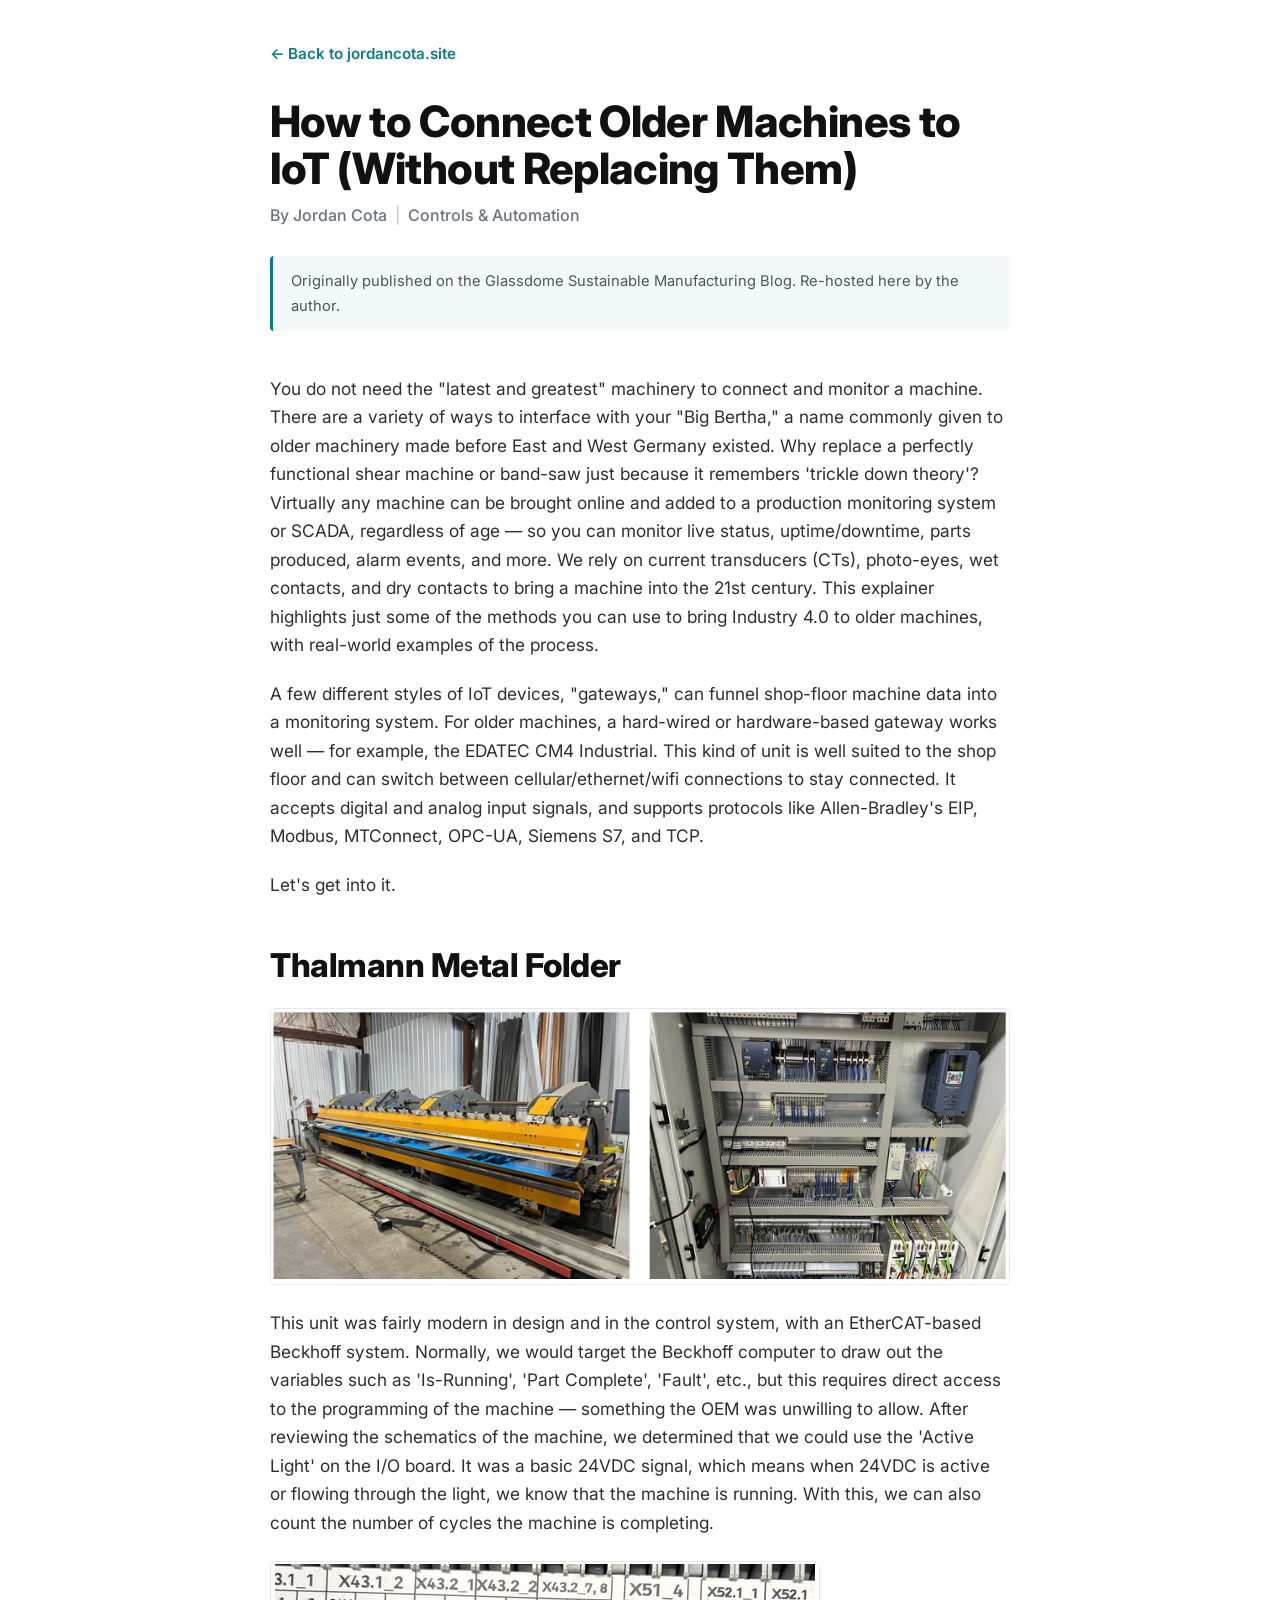
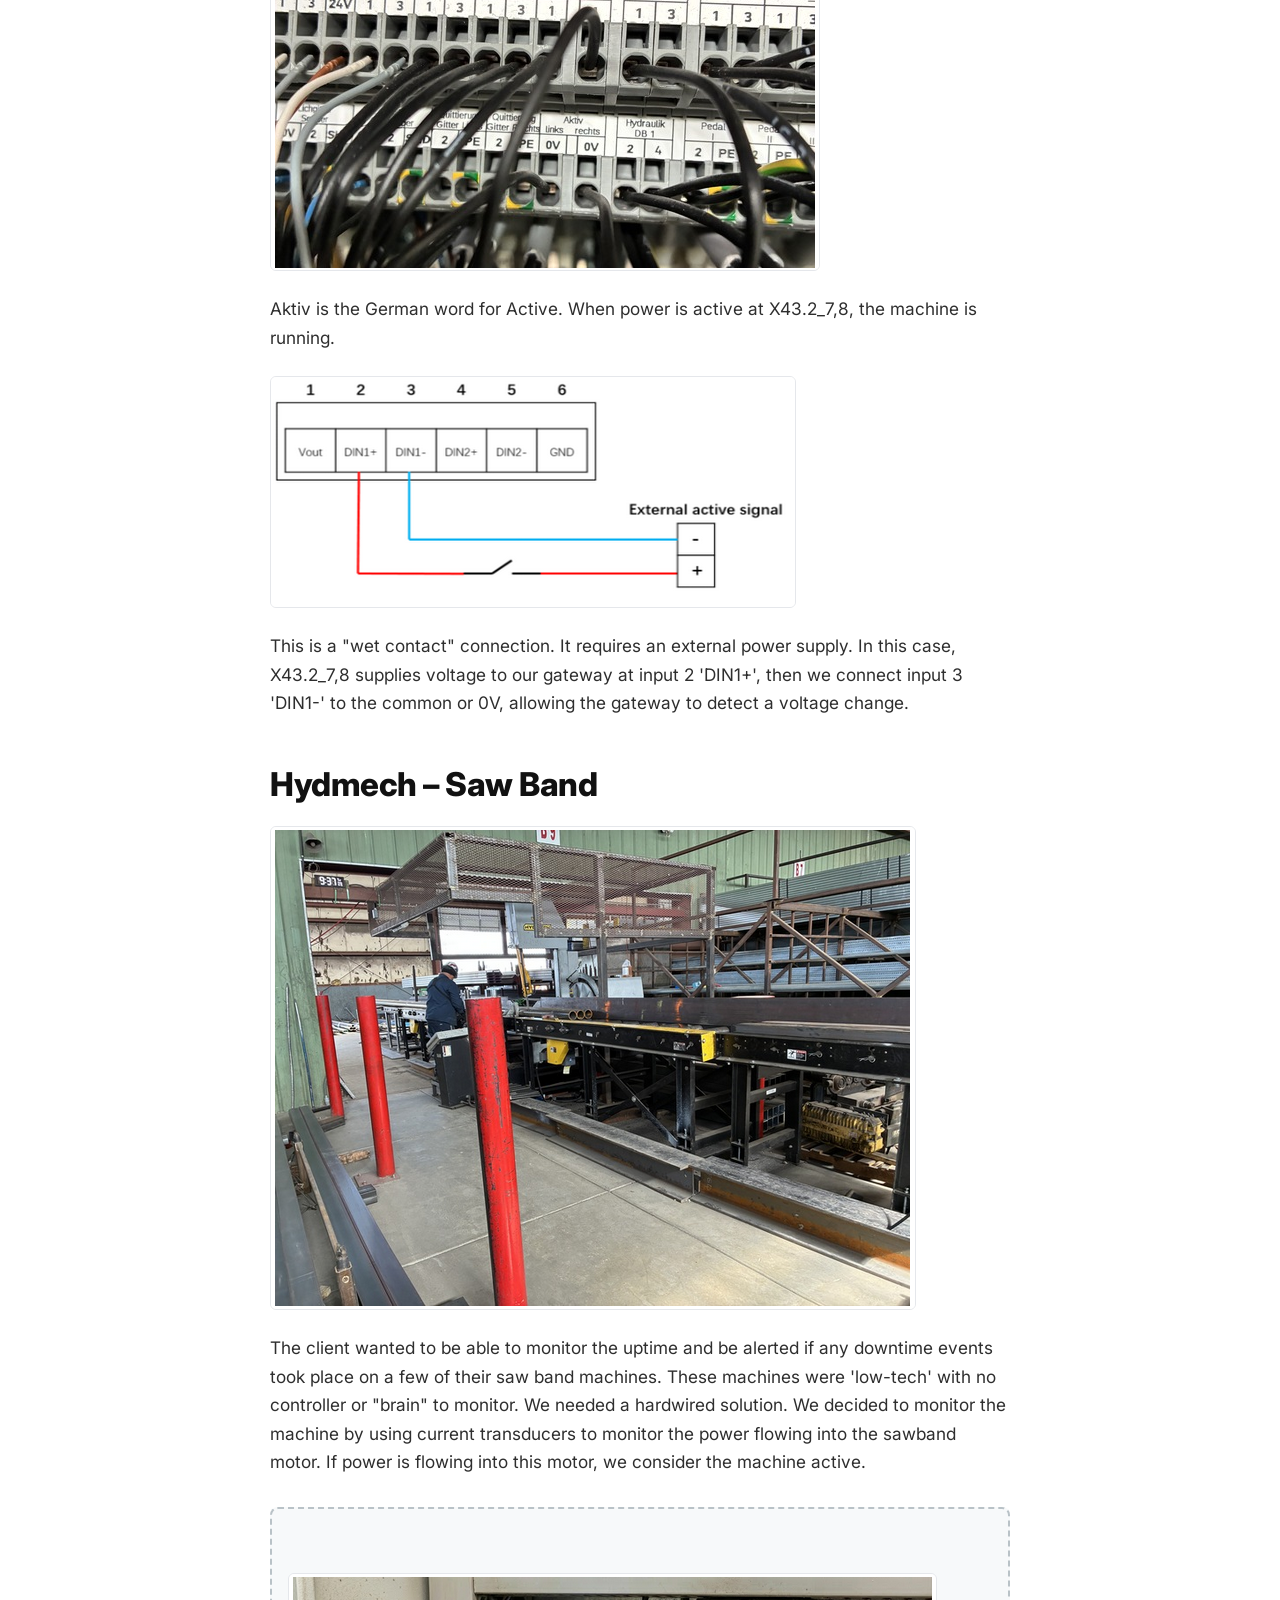
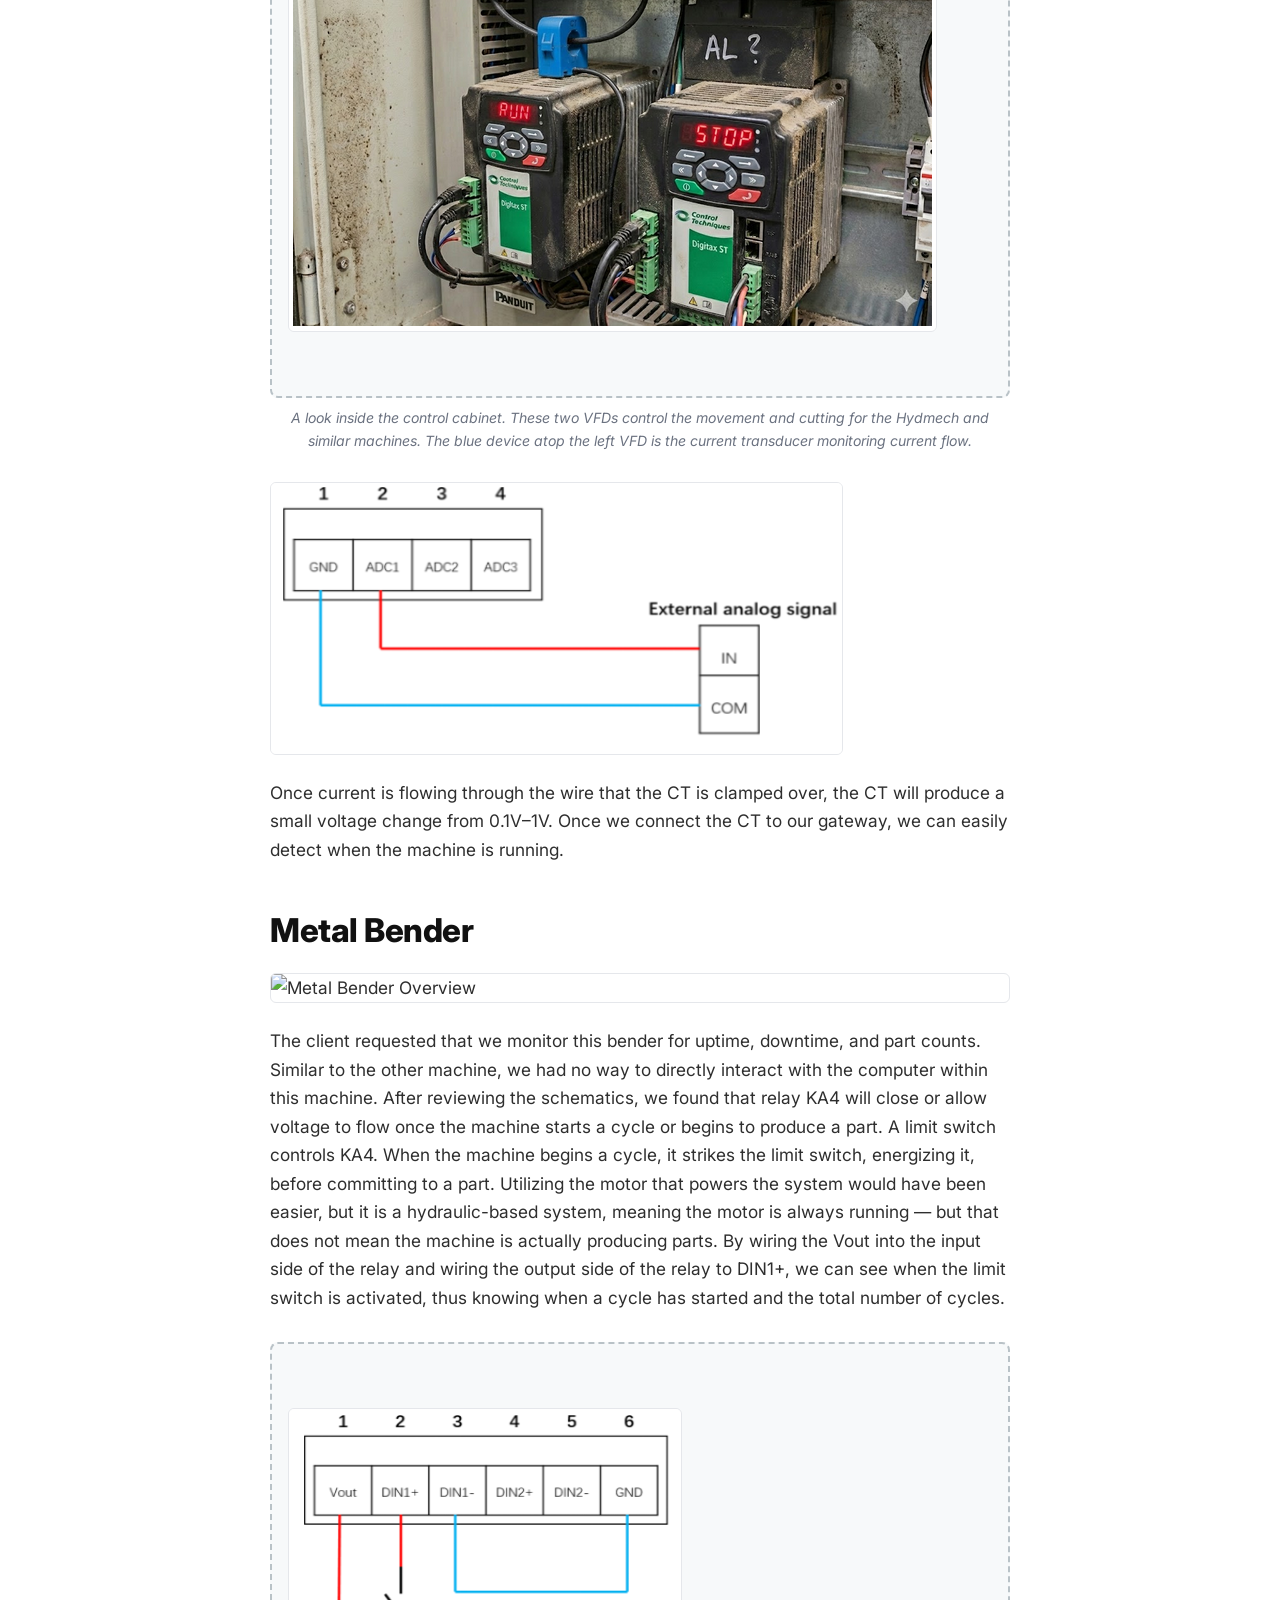
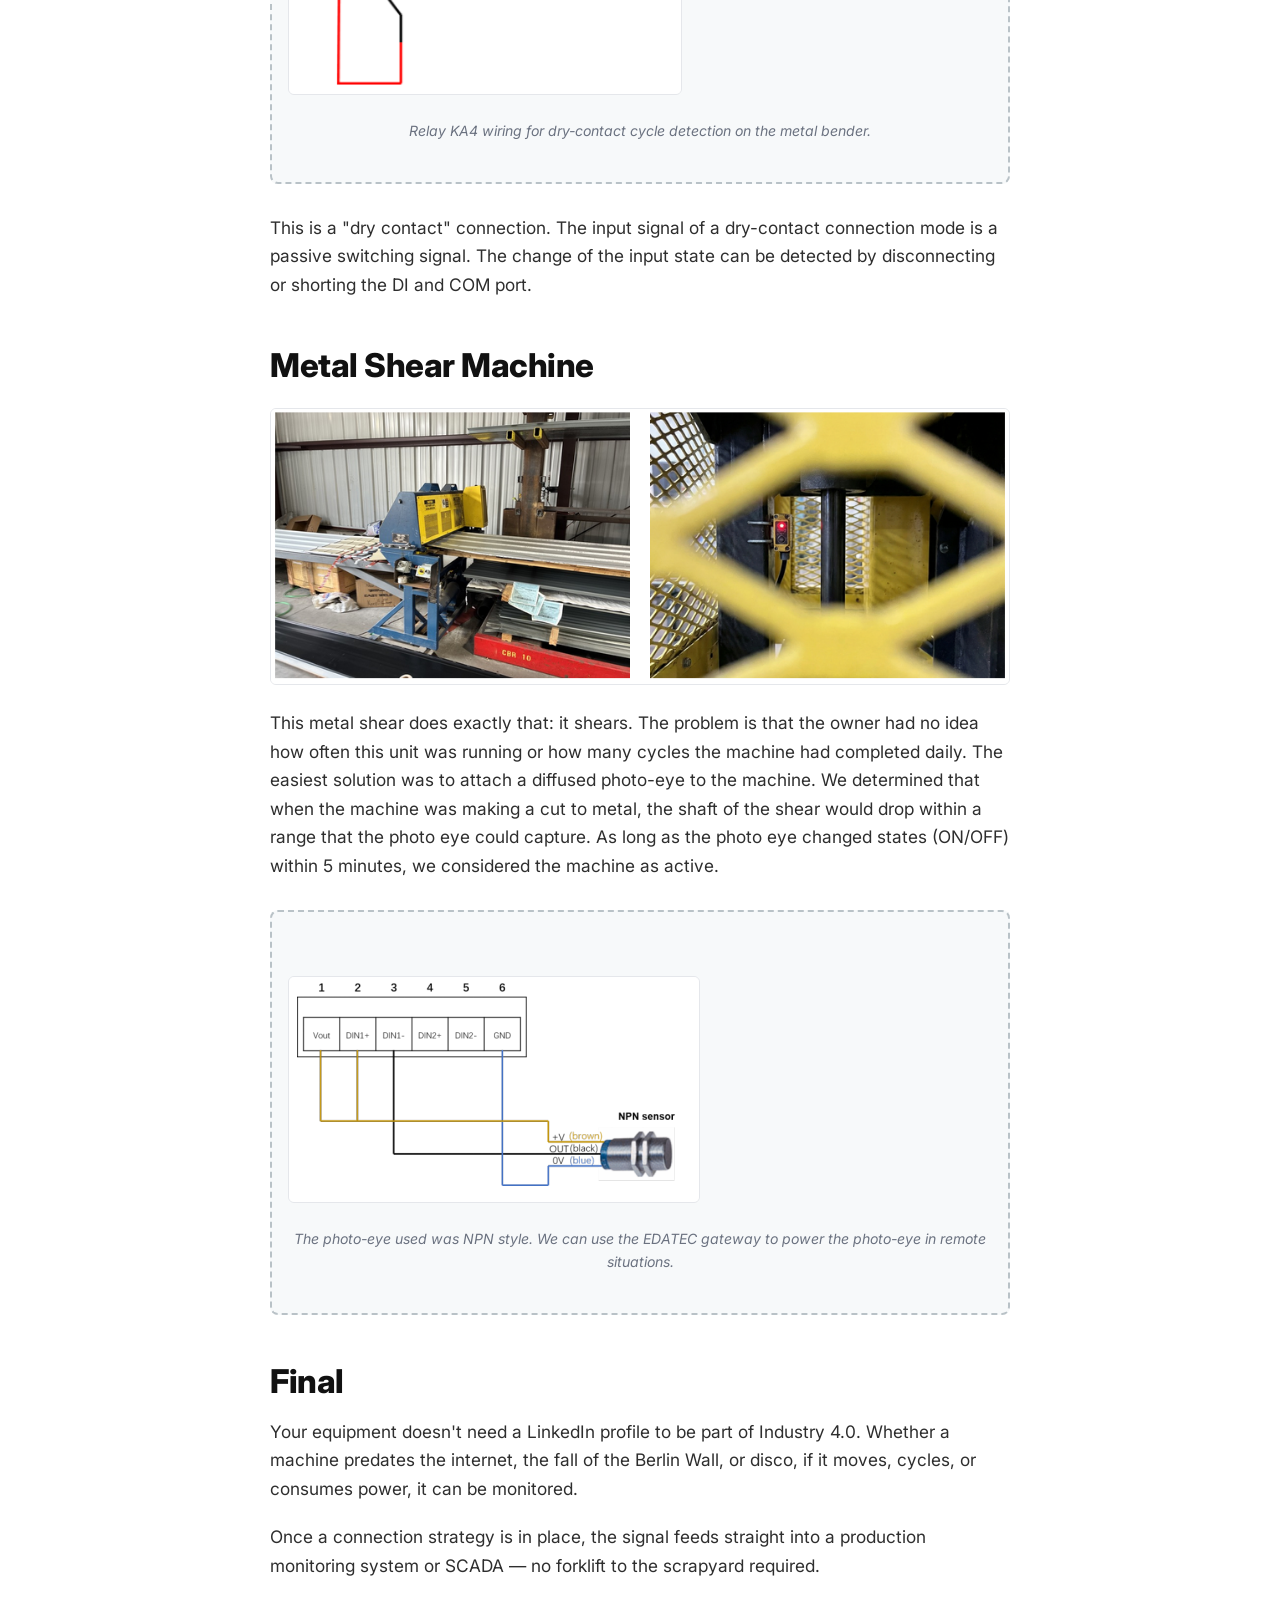
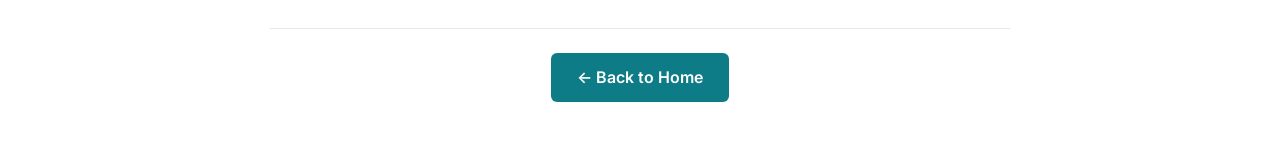
==== commit 92a87446: "Update connect-older-machines-iot.html" ====
--- a/articles/connect-older-machines-iot.html
+++ b/articles/connect-older-machines-iot.html
@@ -113,8 +113,8 @@
             <h2>Thalmann Metal Folder</h2>
             <img src="images/thalmann-aktiv.png" alt="Thalmann Overview">
             <p>This unit was fairly modern in design and in the control system, with an EtherCAT-based Beckhoff system. Normally, we would target the Beckhoff computer to draw out the variables such as 'Is-Running', 'Part Complete', 'Fault', etc., but this requires direct access to the programming of the machine &mdash; something the OEM was unwilling to allow. After reviewing the schematics of the machine, we determined that we could use the 'Active Light' on the I/O board. It was a basic 24VDC signal, which means when 24VDC is active or flowing through the light, we know that the machine is running. With this, we can also count the number of cycles the machine is completing.</p>
-            <figure class="screenshot-placeholder">
-                <div class="ph-box"><img src="images/thalmann-aktiv2.png" alt="Thalmann I/O board active signal"></div>
+        
+               <img src="images/thalmann-aktiv2.png" alt="Thalmann I/O board active signal">
                 <figcaption>Aktiv is the German word for Active. When power is active at X43.2_7,8, the machine is running.</figcaption>
             </figure>
             <img src="images/thalmann-connection.png" alt="Wet Contact">
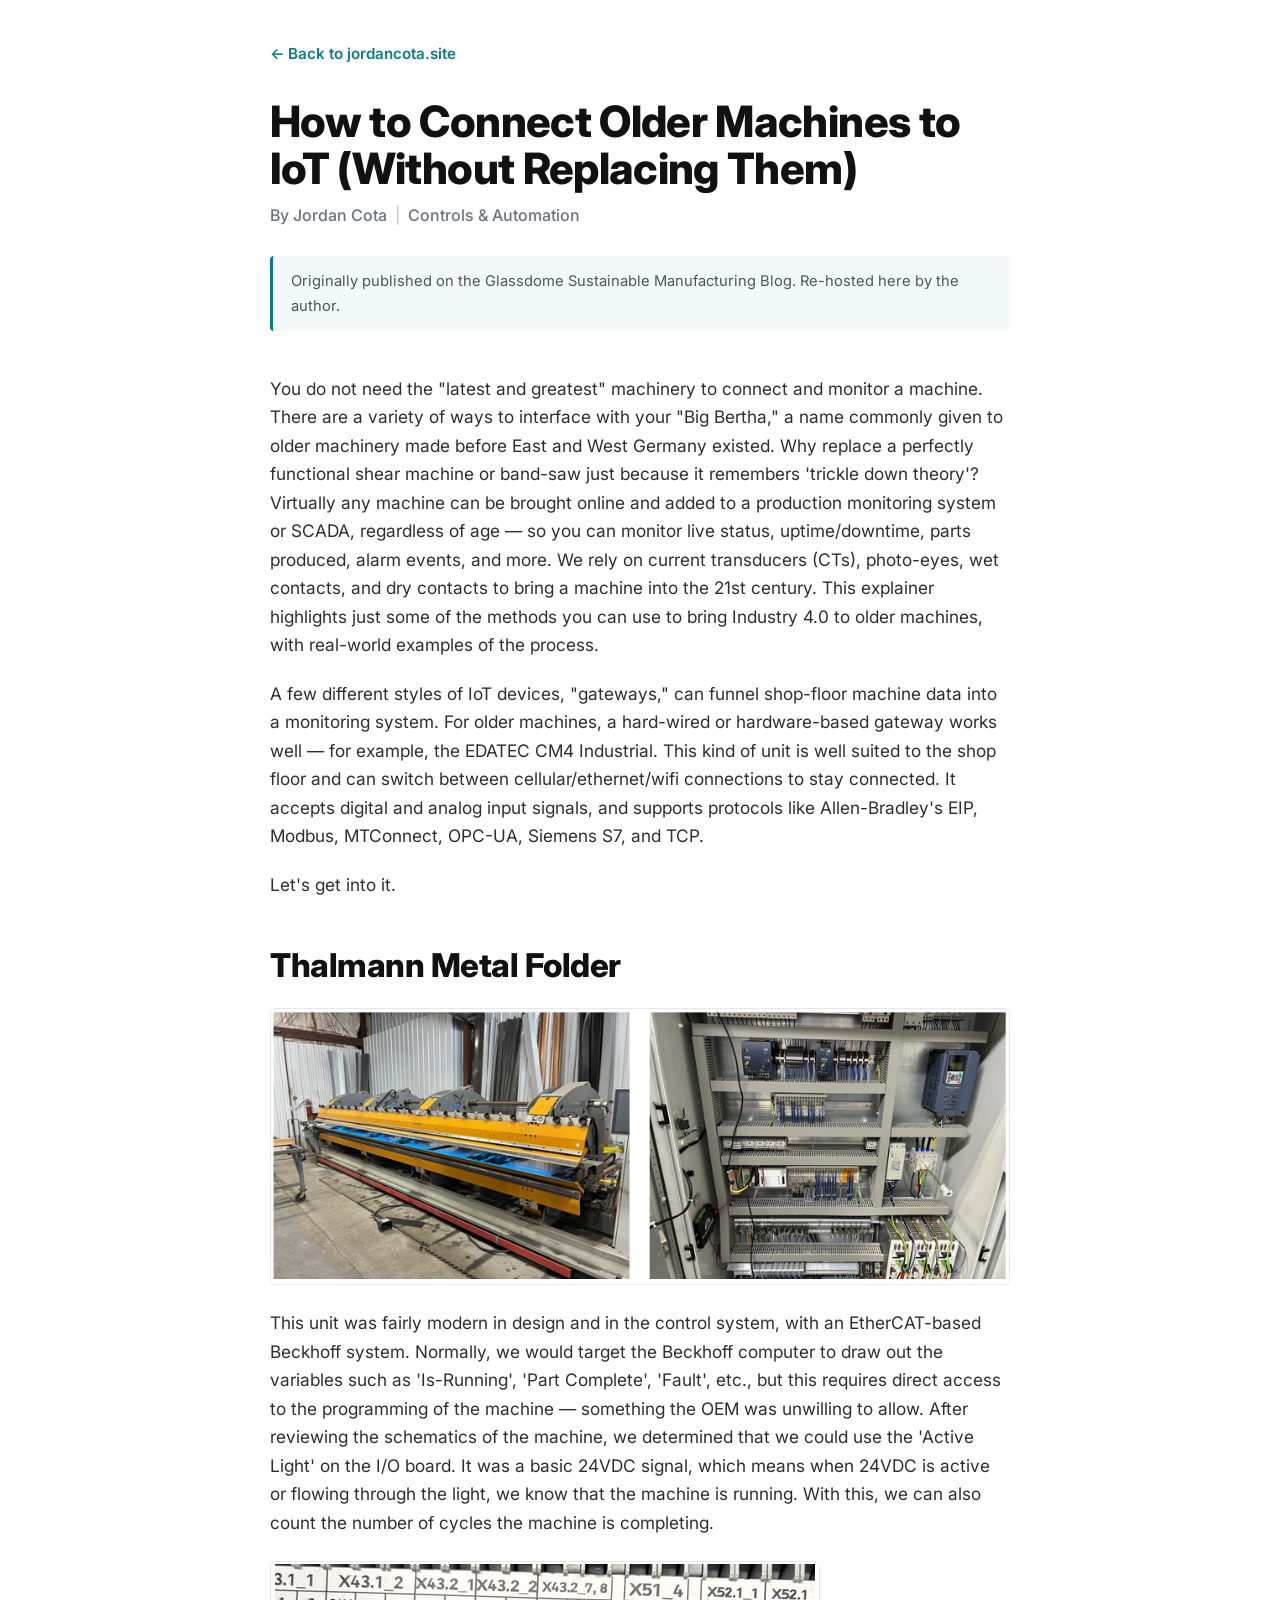
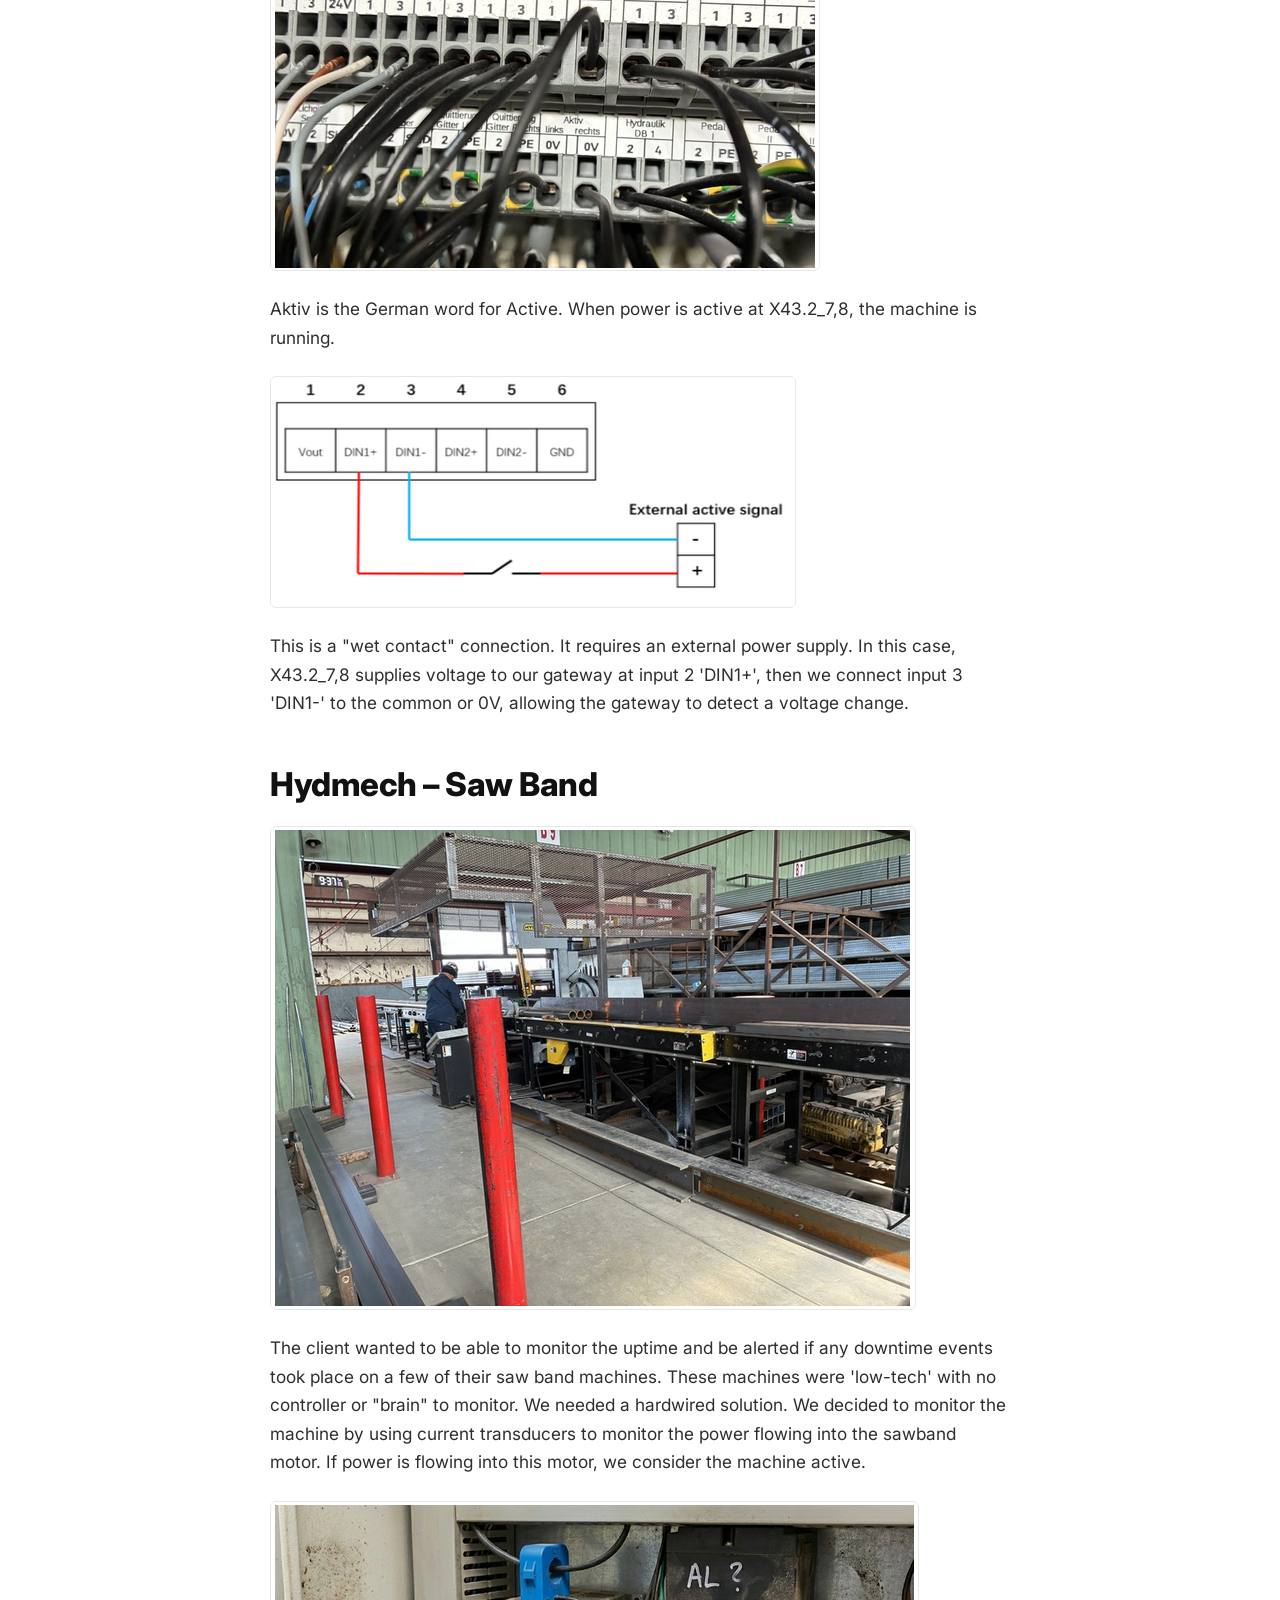
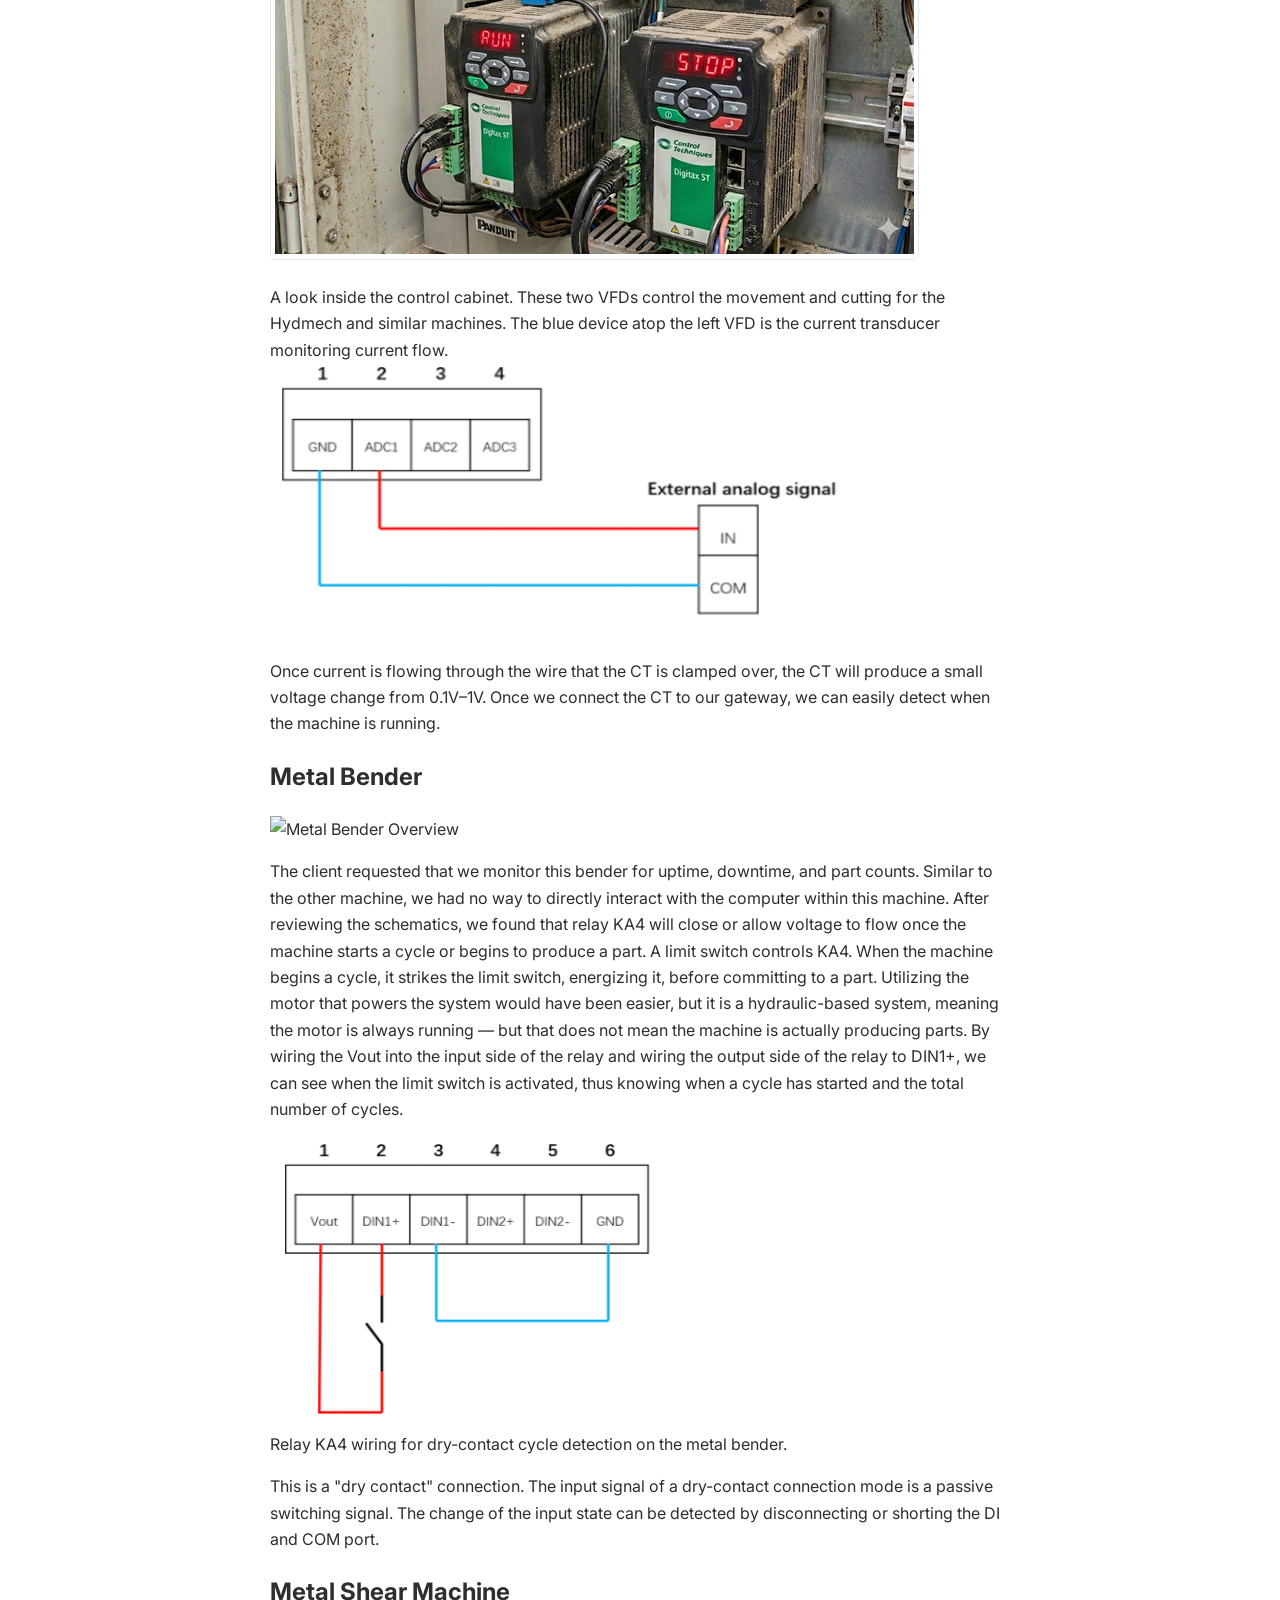
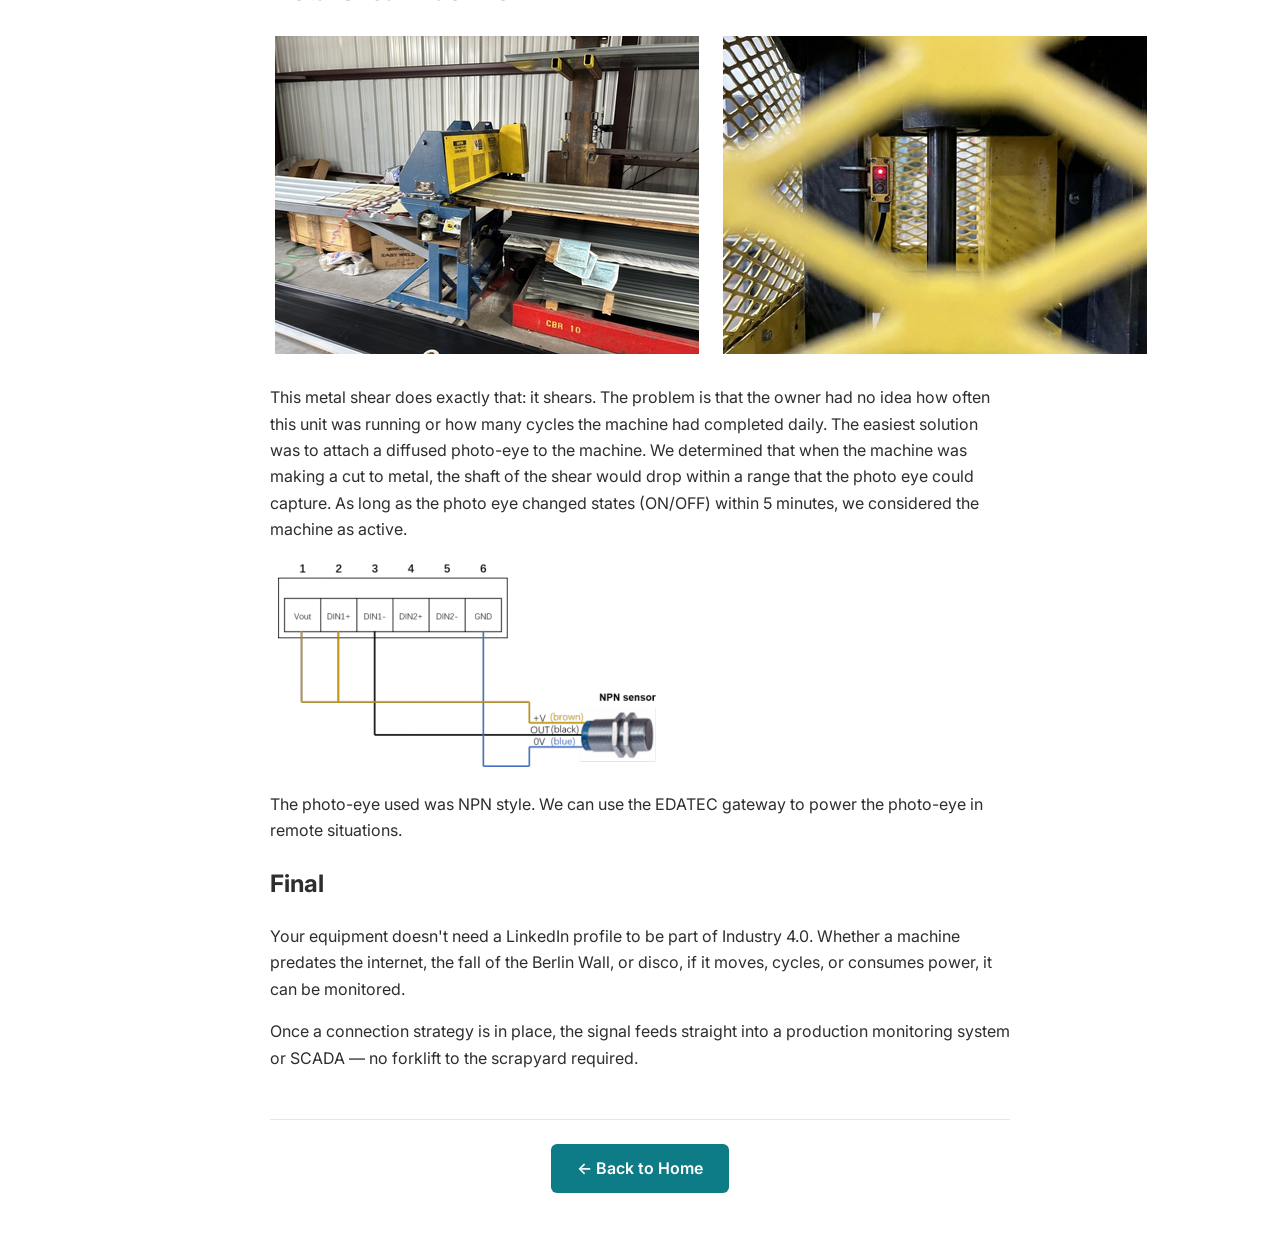
==== commit 80054e80: "Fix HTML formatting and improve image references" ====
--- a/articles/connect-older-machines-iot.html
+++ b/articles/connect-older-machines-iot.html
@@ -114,38 +114,31 @@
             <img src="images/thalmann-aktiv.png" alt="Thalmann Overview">
             <p>This unit was fairly modern in design and in the control system, with an EtherCAT-based Beckhoff system. Normally, we would target the Beckhoff computer to draw out the variables such as 'Is-Running', 'Part Complete', 'Fault', etc., but this requires direct access to the programming of the machine &mdash; something the OEM was unwilling to allow. After reviewing the schematics of the machine, we determined that we could use the 'Active Light' on the I/O board. It was a basic 24VDC signal, which means when 24VDC is active or flowing through the light, we know that the machine is running. With this, we can also count the number of cycles the machine is completing.</p>
         
-               <img src="images/thalmann-aktiv2.png" alt="Thalmann I/O board active signal">
+            <img src="images/thalmann-aktiv2.png" alt="Thalmann I/O board active signal">
                 <figcaption>Aktiv is the German word for Active. When power is active at X43.2_7,8, the machine is running.</figcaption>
-            </figure>
             <img src="images/thalmann-connection.png" alt="Wet Contact">
             <p>This is a "wet contact" connection. It requires an external power supply. In this case, X43.2_7,8 supplies voltage to our gateway at input 2 'DIN1+', then we connect input 3 'DIN1-' to the common or 0V, allowing the gateway to detect a voltage change.</p>
 
             <h2>Hydmech &ndash; Saw Band</h2>
-            <img src="images/Hydmech.png" alt="Saw Overview">
+                <img src="images/Hydmech.png" alt="Saw Overview">
             <p>The client wanted to be able to monitor the uptime and be alerted if any downtime events took place on a few of their saw band machines. These machines were 'low-tech' with no controller or "brain" to monitor. We needed a hardwired solution. We decided to monitor the machine by using current transducers to monitor the power flowing into the sawband motor. If power is flowing into this motor, we consider the machine active.</p>
-            <figure class="screenshot-placeholder">
-                <div class="ph-box"><img src="images/Hydmech-VFD.png" alt="Hydmech control cabinet with current transducer"> </div>
+            <img src="images/Hydmech-VFD.png" alt="Hydmech control cabinet with current transducer"> </div>
                 <figcaption>A look inside the control cabinet. These two VFDs control the movement and cutting for the Hydmech and similar machines. The blue device atop the left VFD is the current transducer monitoring current flow.</figcaption>
-            </figure>
             <img src="images/Hydmech-connection.png" alt="Gateway Connection Style">
             <p>Once current is flowing through the wire that the CT is clamped over, the CT will produce a small voltage change from 0.1V&ndash;1V. Once we connect the CT to our gateway, we can easily detect when the machine is running.</p>
 
             <h2>Metal Bender</h2>
             <img src="images/MeatlBender.png" alt="Metal Bender Overview">
             <p>The client requested that we monitor this bender for uptime, downtime, and part counts. Similar to the other machine, we had no way to directly interact with the computer within this machine. After reviewing the schematics, we found that relay KA4 will close or allow voltage to flow once the machine starts a cycle or begins to produce a part. A limit switch controls KA4. When the machine begins a cycle, it strikes the limit switch, energizing it, before committing to a part. Utilizing the motor that powers the system would have been easier, but it is a hydraulic-based system, meaning the motor is always running &mdash; but that does not mean the machine is actually producing parts. By wiring the Vout into the input side of the relay and wiring the output side of the relay to DIN1+, we can see when the limit switch is activated, thus knowing when a cycle has started and the total number of cycles.</p>
-            <figure class="screenshot-placeholder">
-                <div class="ph-box"><img src="images/MetalBender-connection.png" alt="Gateway Connection Style">
+                <img src="images/MetalBender-connection.png" alt="Gateway Connection Style">
                 <figcaption>Relay KA4 wiring for dry-contact cycle detection on the metal bender.</figcaption>
-            </figure>
             <p>This is a "dry contact" connection. The input signal of a dry-contact connection mode is a passive switching signal. The change of the input state can be detected by disconnecting or shorting the DI and COM port.</p>
 
             <h2>Metal Shear Machine</h2>
             <img src="images/MetalShear.png" alt="Metal Shear Overview">
             <p>This metal shear does exactly that: it shears. The problem is that the owner had no idea how often this unit was running or how many cycles the machine had completed daily. The easiest solution was to attach a diffused photo-eye to the machine. We determined that when the machine was making a cut to metal, the shaft of the shear would drop within a range that the photo eye could capture. As long as the photo eye changed states (ON/OFF) within 5 minutes, we considered the machine as active.</p>
-            <figure class="screenshot-placeholder">
-                <div class="ph-box"><img src="images/MetalShear-connection.png" alt="Gateway Connection Style NPN Diffused">
+                <img src="images/MetalShear-connection.png" alt="Gateway Connection Style NPN Diffused">
                 <figcaption>The photo-eye used was NPN style. We can use the EDATEC gateway to power the photo-eye in remote situations.</figcaption>
-            </figure>
 
             <h2>Final</h2>
             <p>Your equipment doesn't need a LinkedIn profile to be part of Industry 4.0. Whether a machine predates the internet, the fall of the Berlin Wall, or disco, if it moves, cycles, or consumes power, it can be monitored.</p>
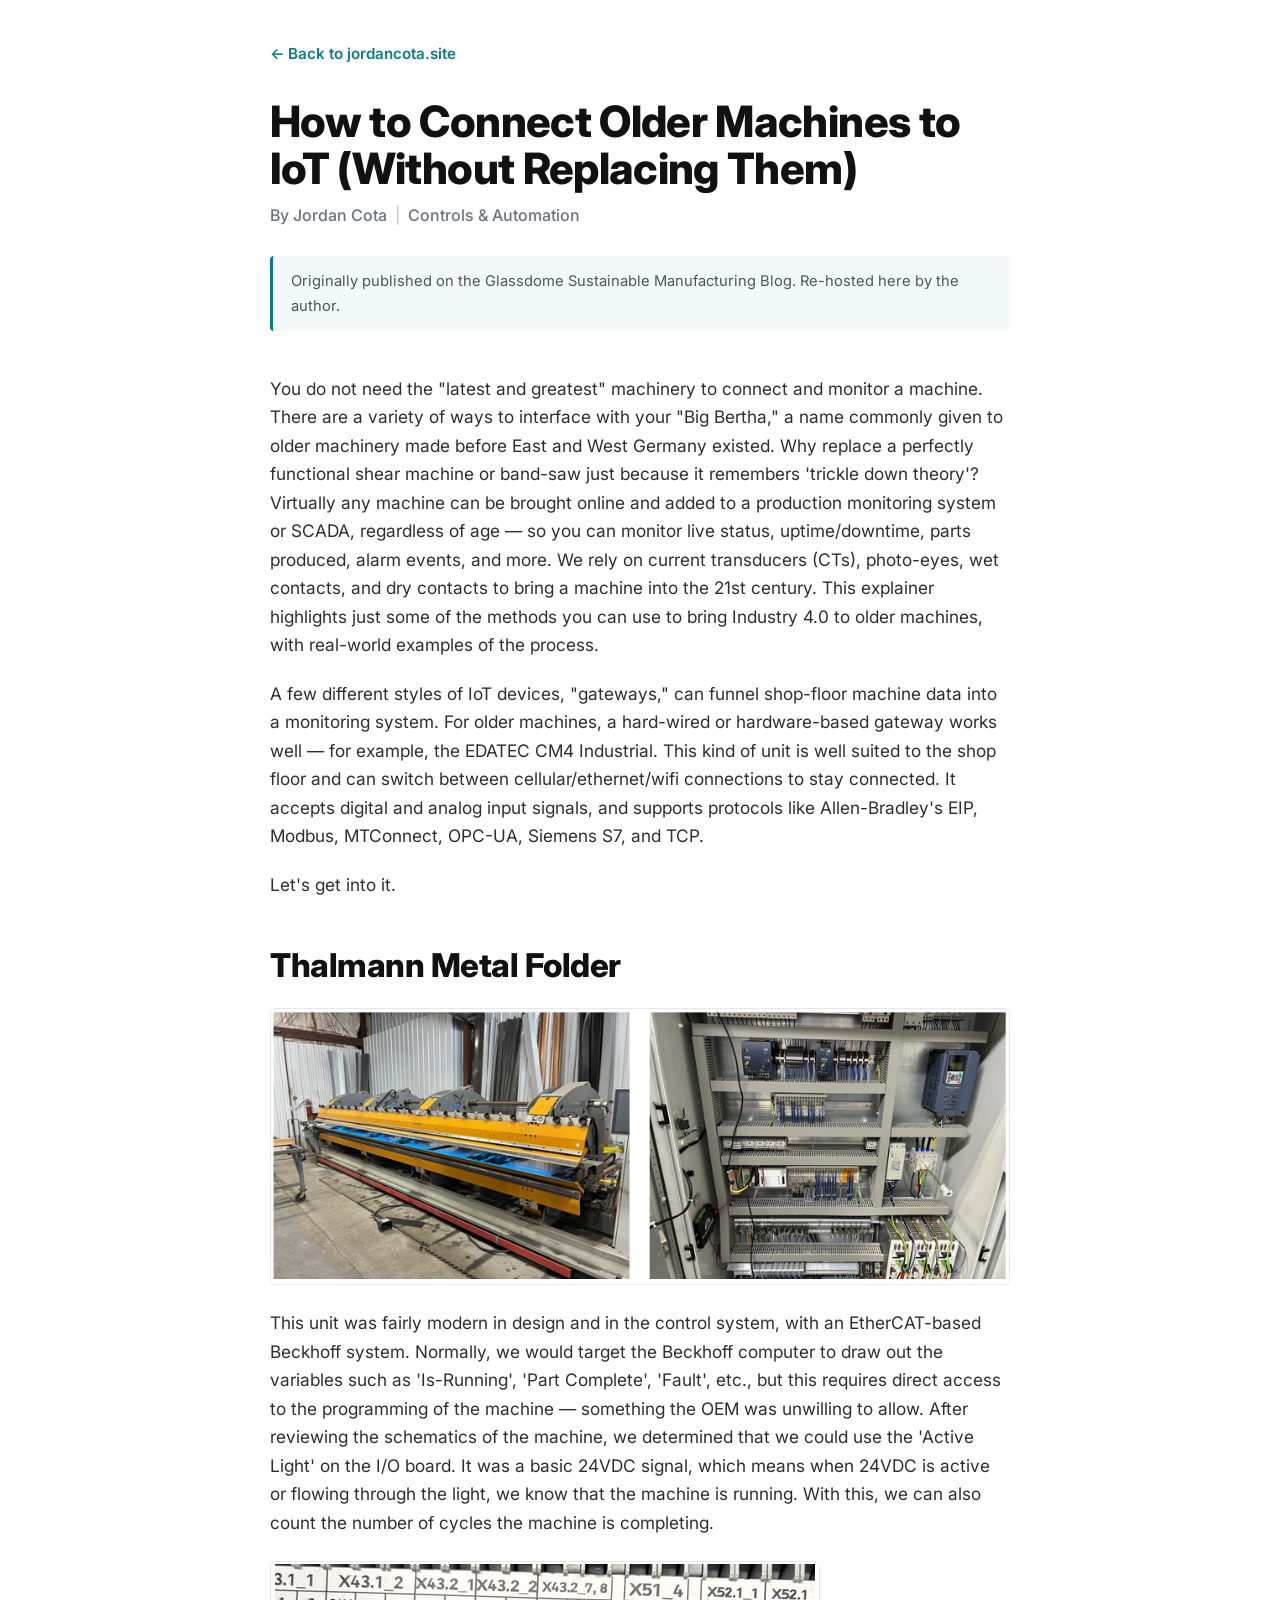
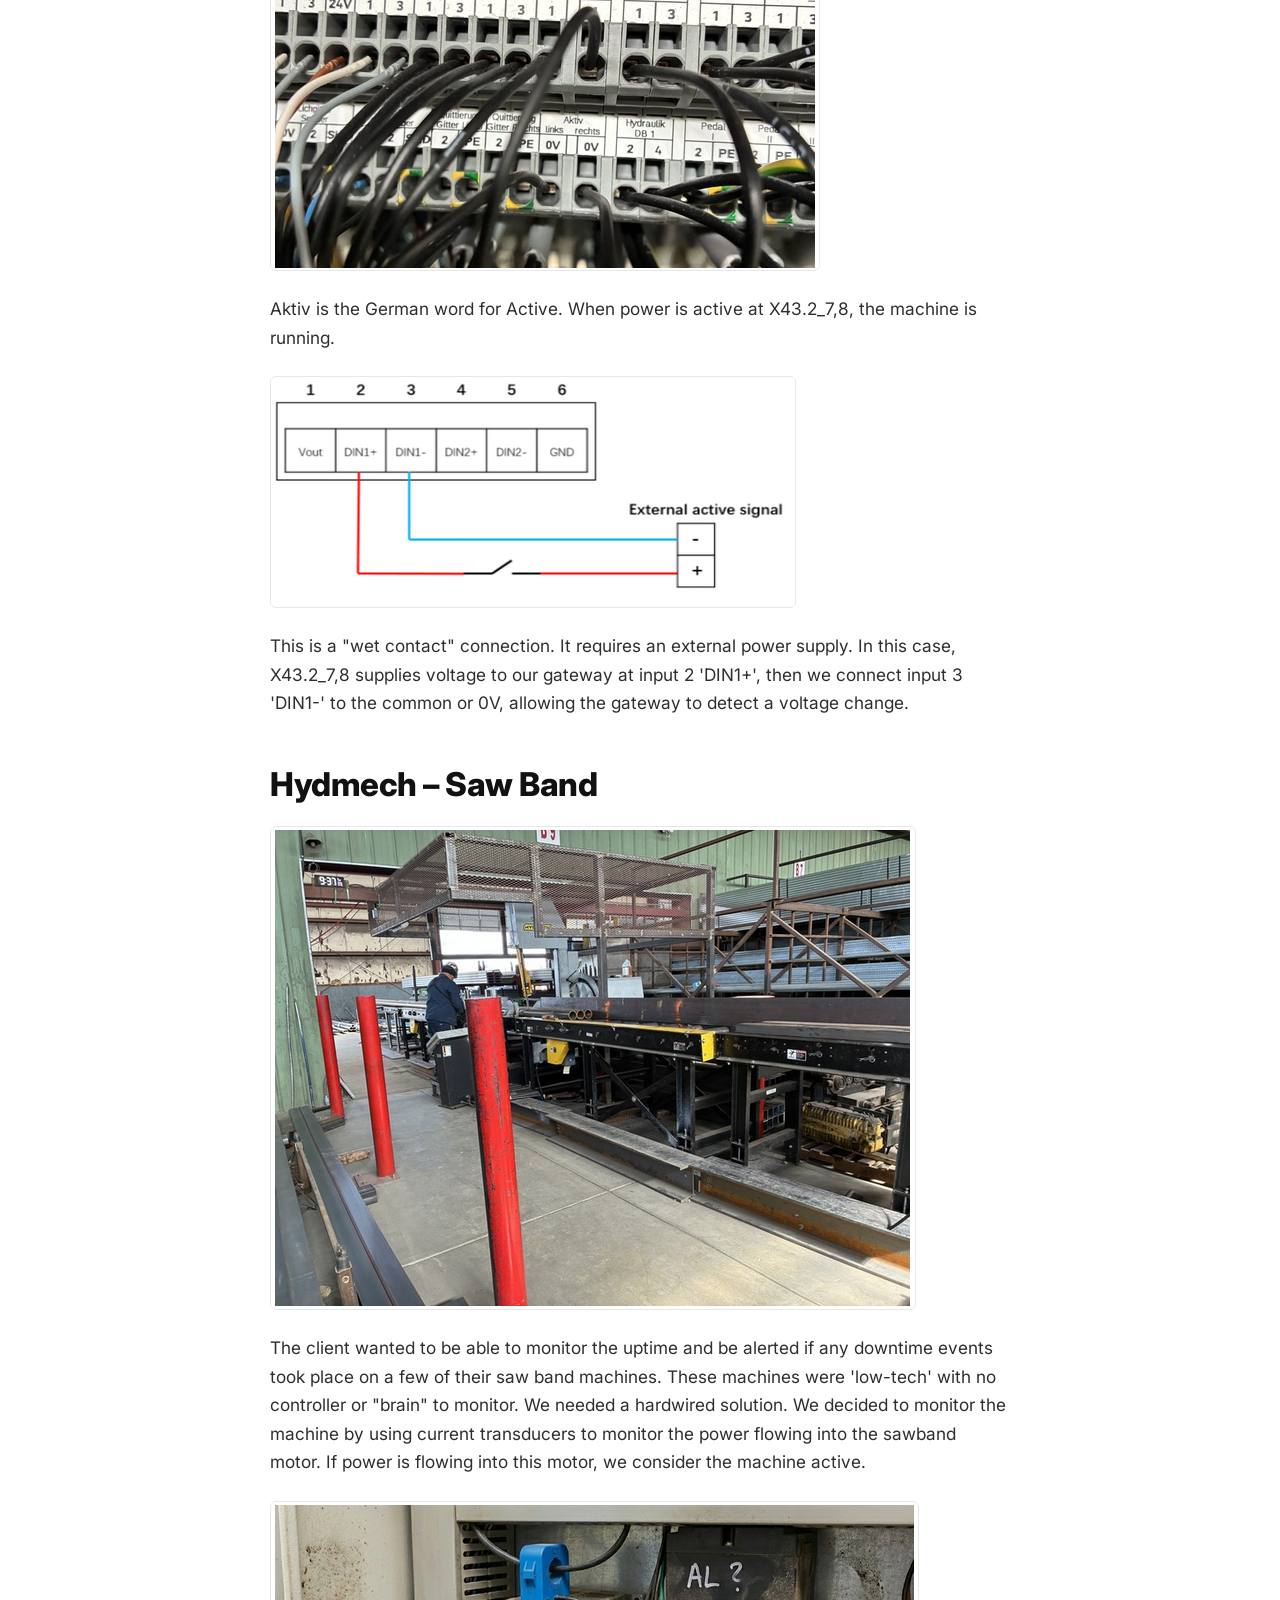
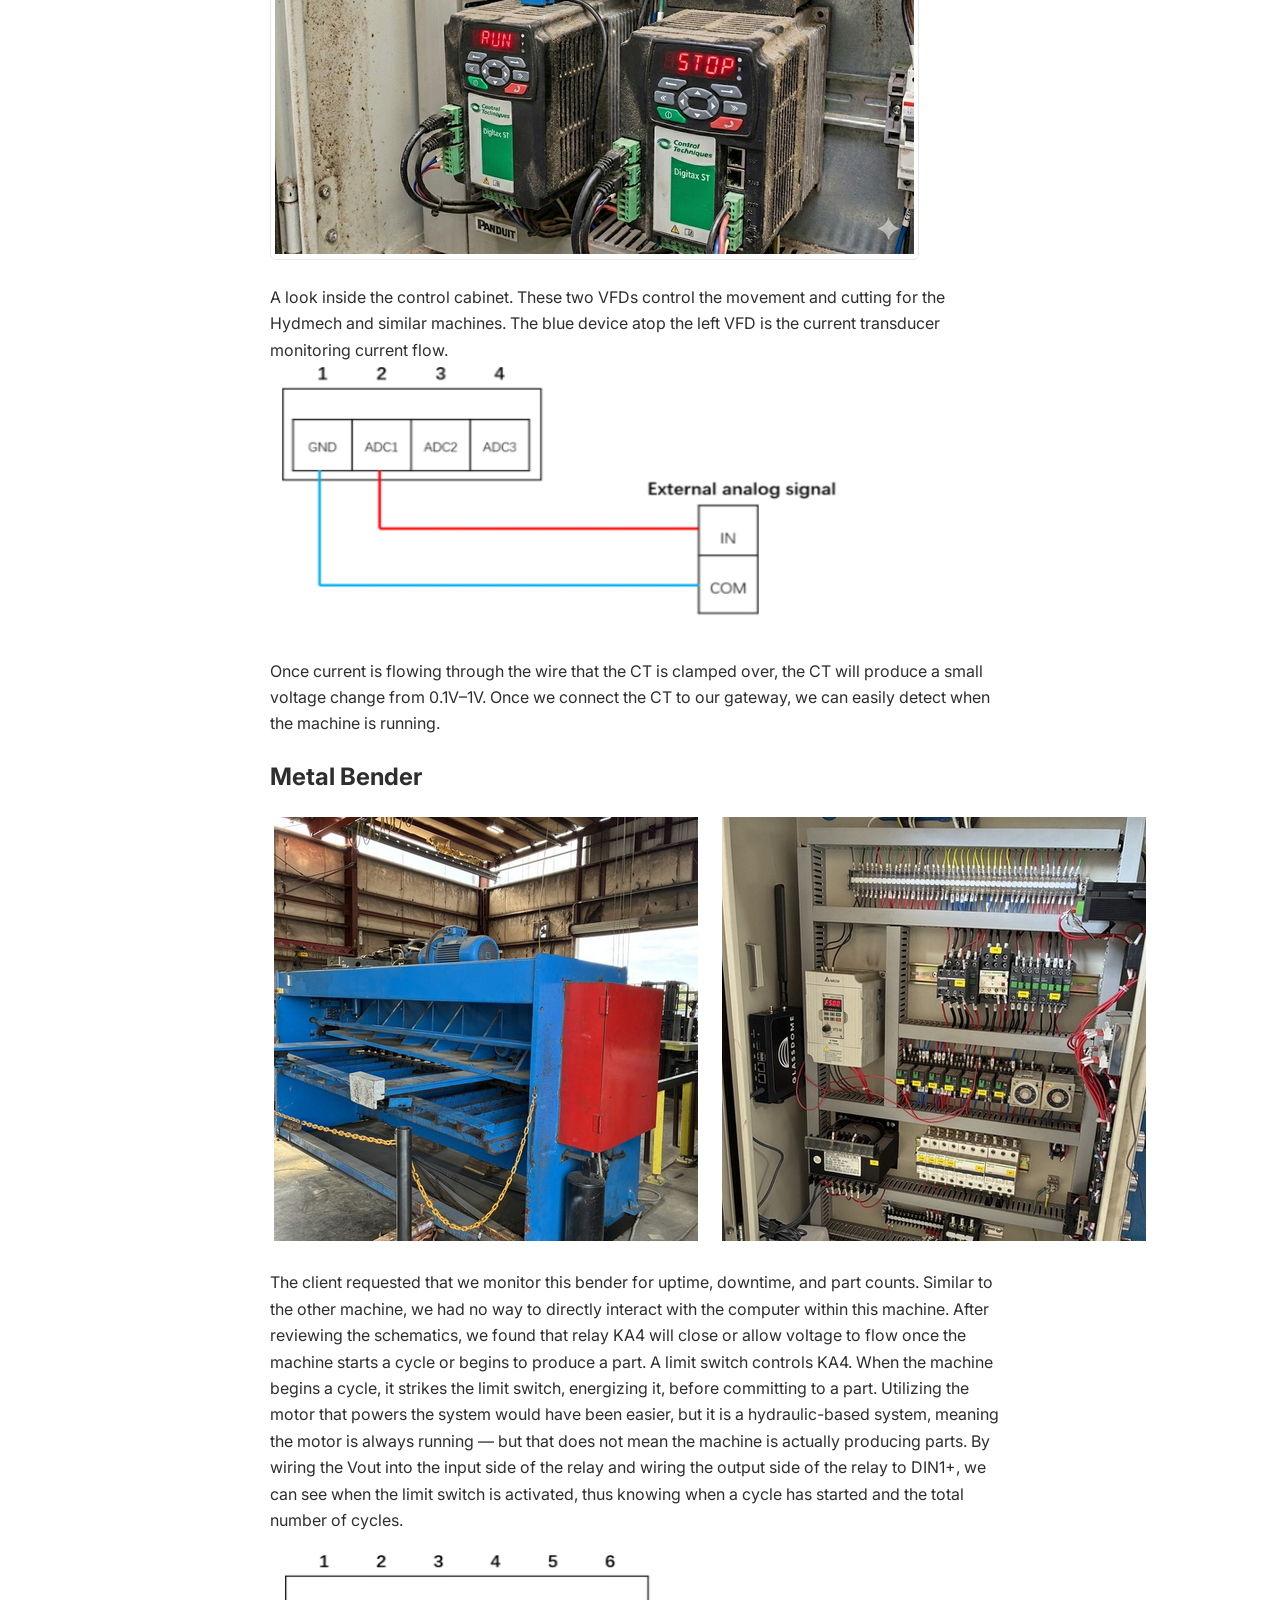
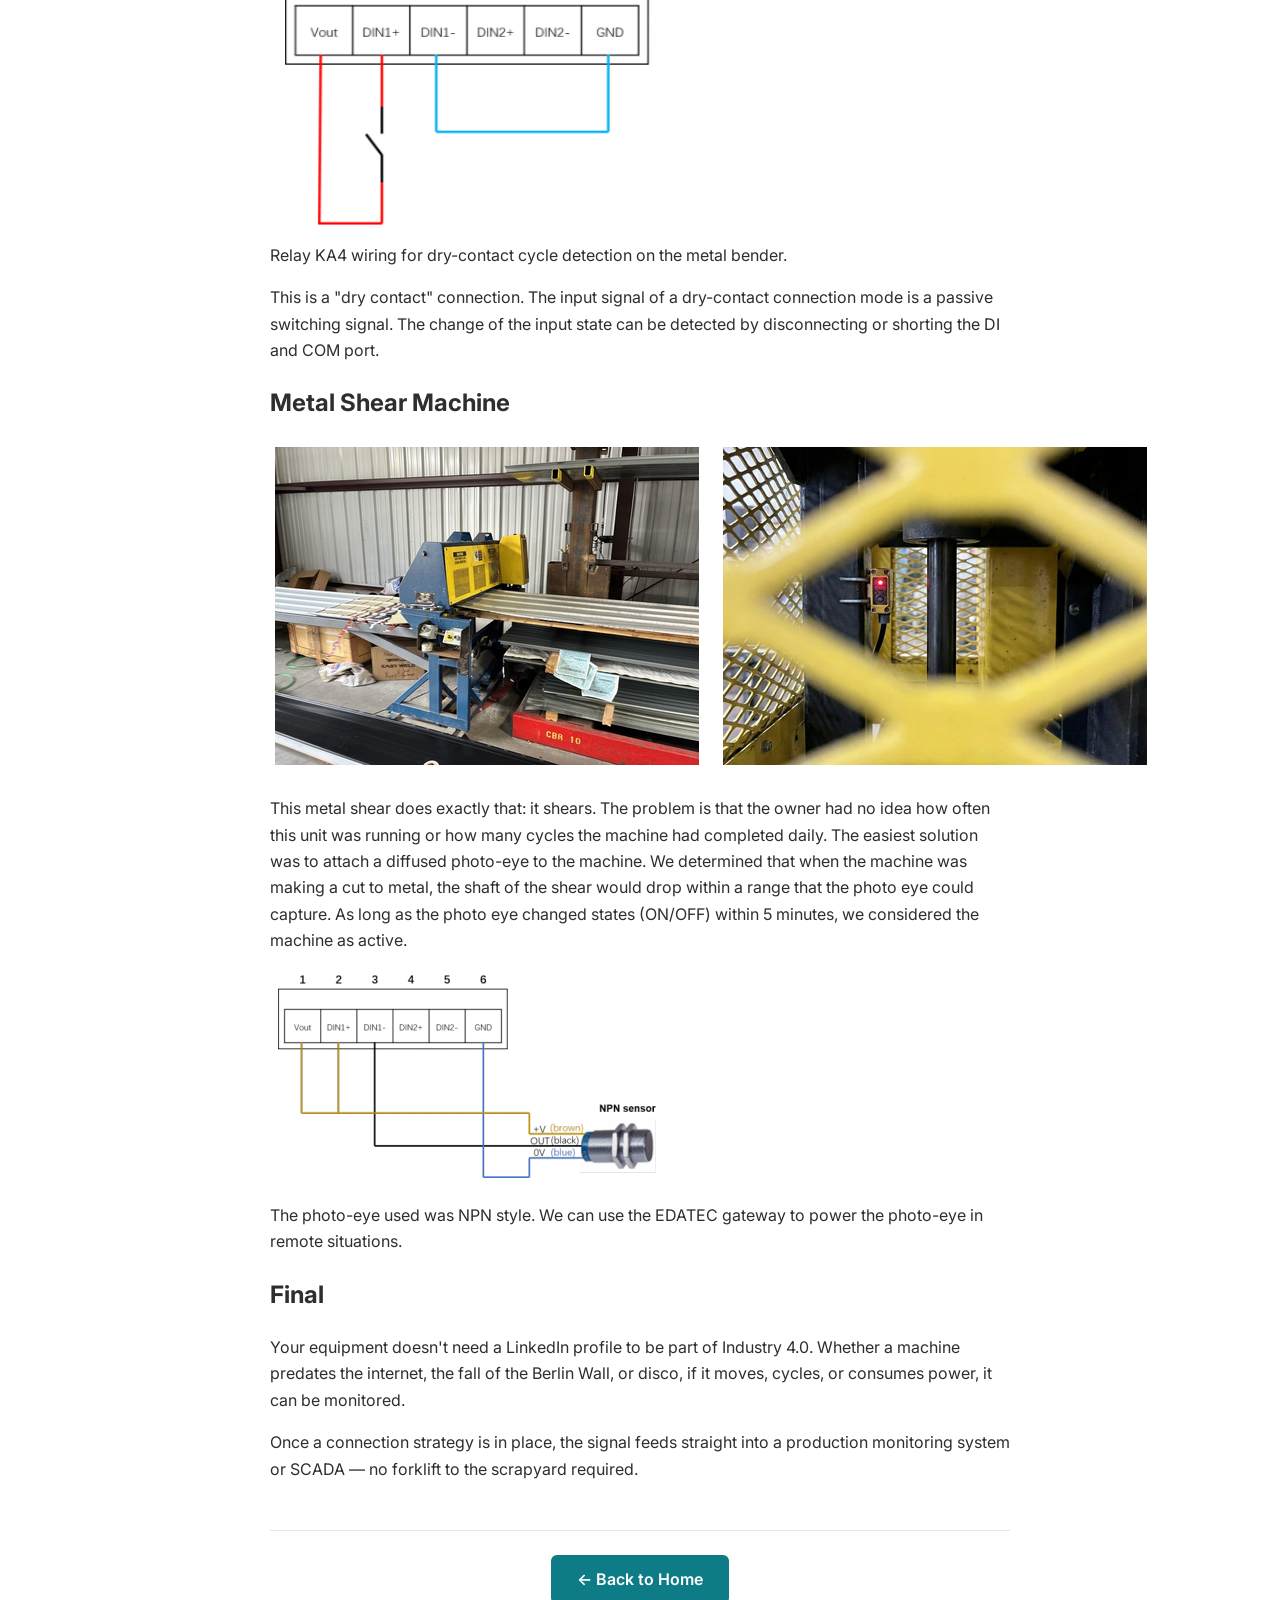
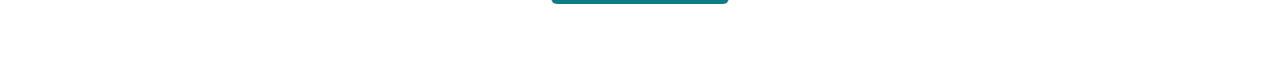
==== commit 881463eb: "Update connect-older-machines-iot.html" ====
--- a/articles/connect-older-machines-iot.html
+++ b/articles/connect-older-machines-iot.html
@@ -128,7 +128,7 @@
             <p>Once current is flowing through the wire that the CT is clamped over, the CT will produce a small voltage change from 0.1V&ndash;1V. Once we connect the CT to our gateway, we can easily detect when the machine is running.</p>
 
             <h2>Metal Bender</h2>
-            <img src="images/MeatlBender.png" alt="Metal Bender Overview">
+            <img src="images/MetalBender.png" alt="Metal Bender Overview">
             <p>The client requested that we monitor this bender for uptime, downtime, and part counts. Similar to the other machine, we had no way to directly interact with the computer within this machine. After reviewing the schematics, we found that relay KA4 will close or allow voltage to flow once the machine starts a cycle or begins to produce a part. A limit switch controls KA4. When the machine begins a cycle, it strikes the limit switch, energizing it, before committing to a part. Utilizing the motor that powers the system would have been easier, but it is a hydraulic-based system, meaning the motor is always running &mdash; but that does not mean the machine is actually producing parts. By wiring the Vout into the input side of the relay and wiring the output side of the relay to DIN1+, we can see when the limit switch is activated, thus knowing when a cycle has started and the total number of cycles.</p>
                 <img src="images/MetalBender-connection.png" alt="Gateway Connection Style">
                 <figcaption>Relay KA4 wiring for dry-contact cycle detection on the metal bender.</figcaption>
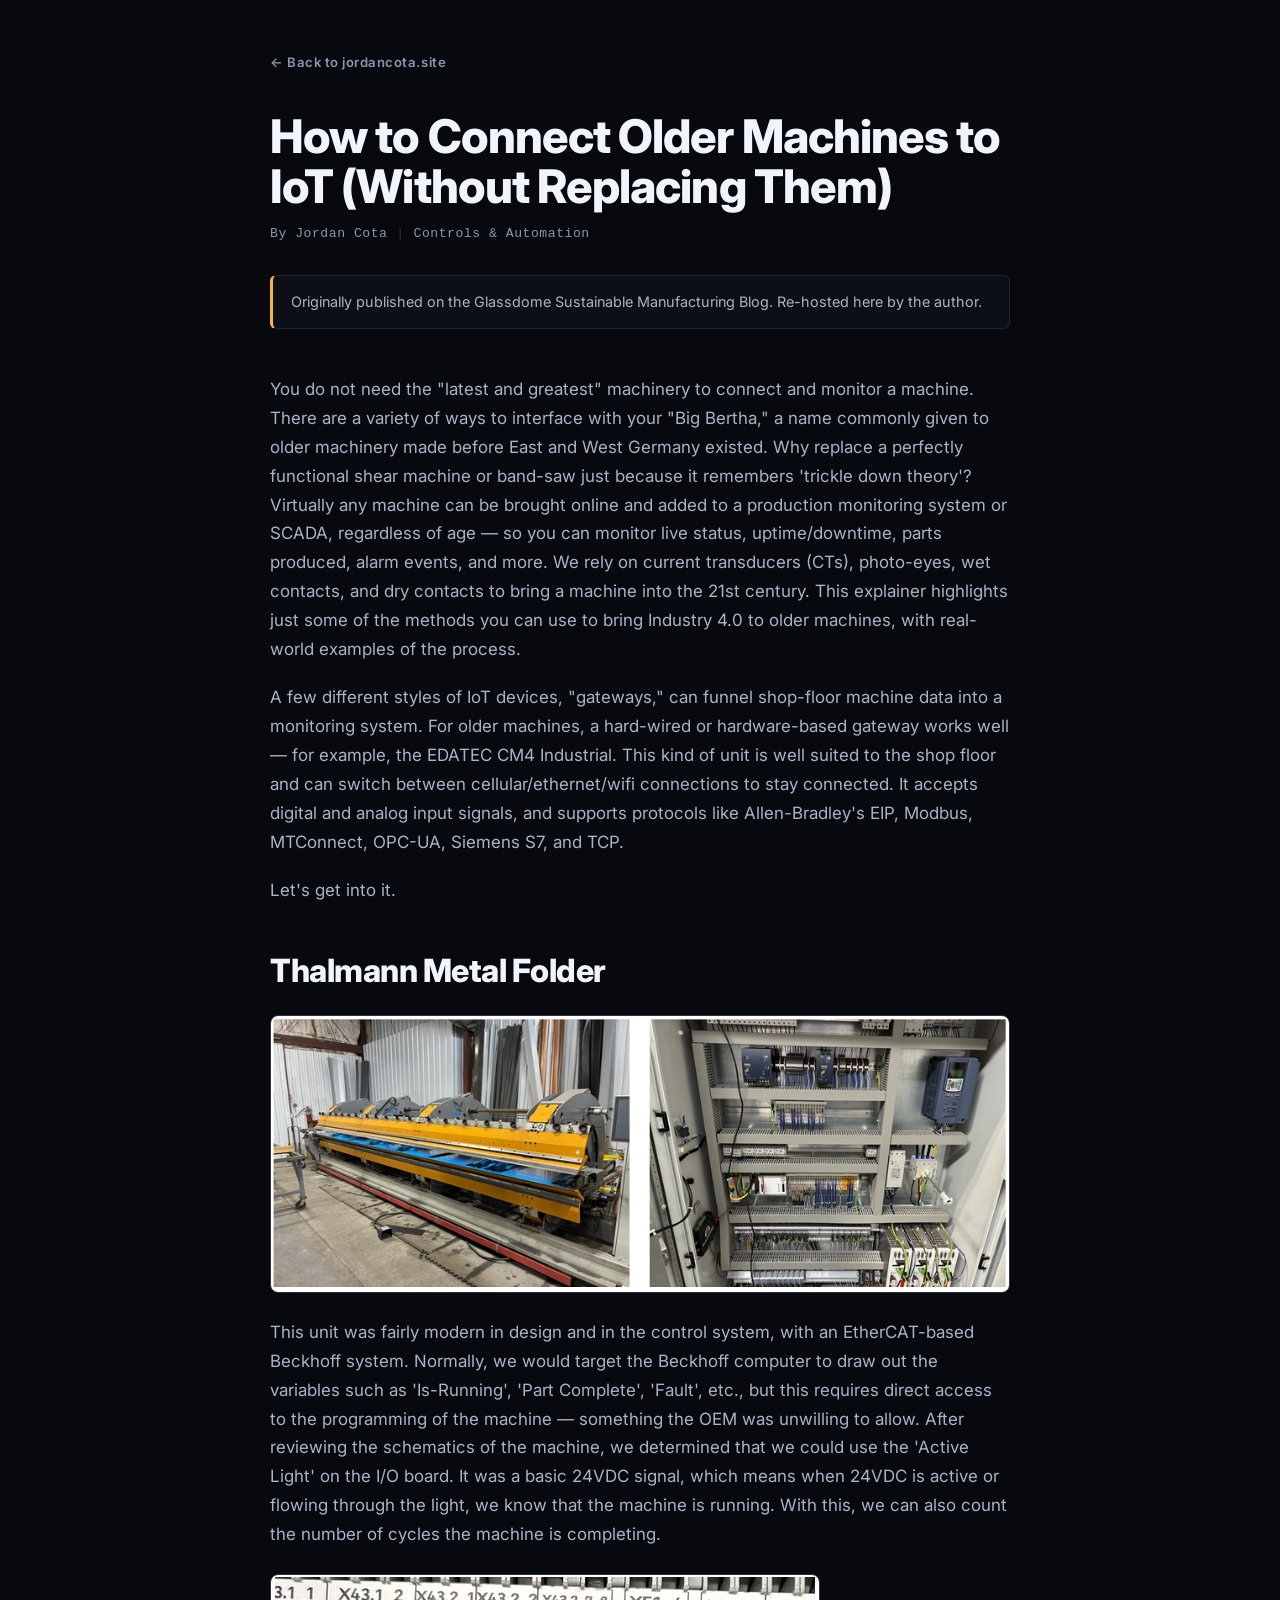
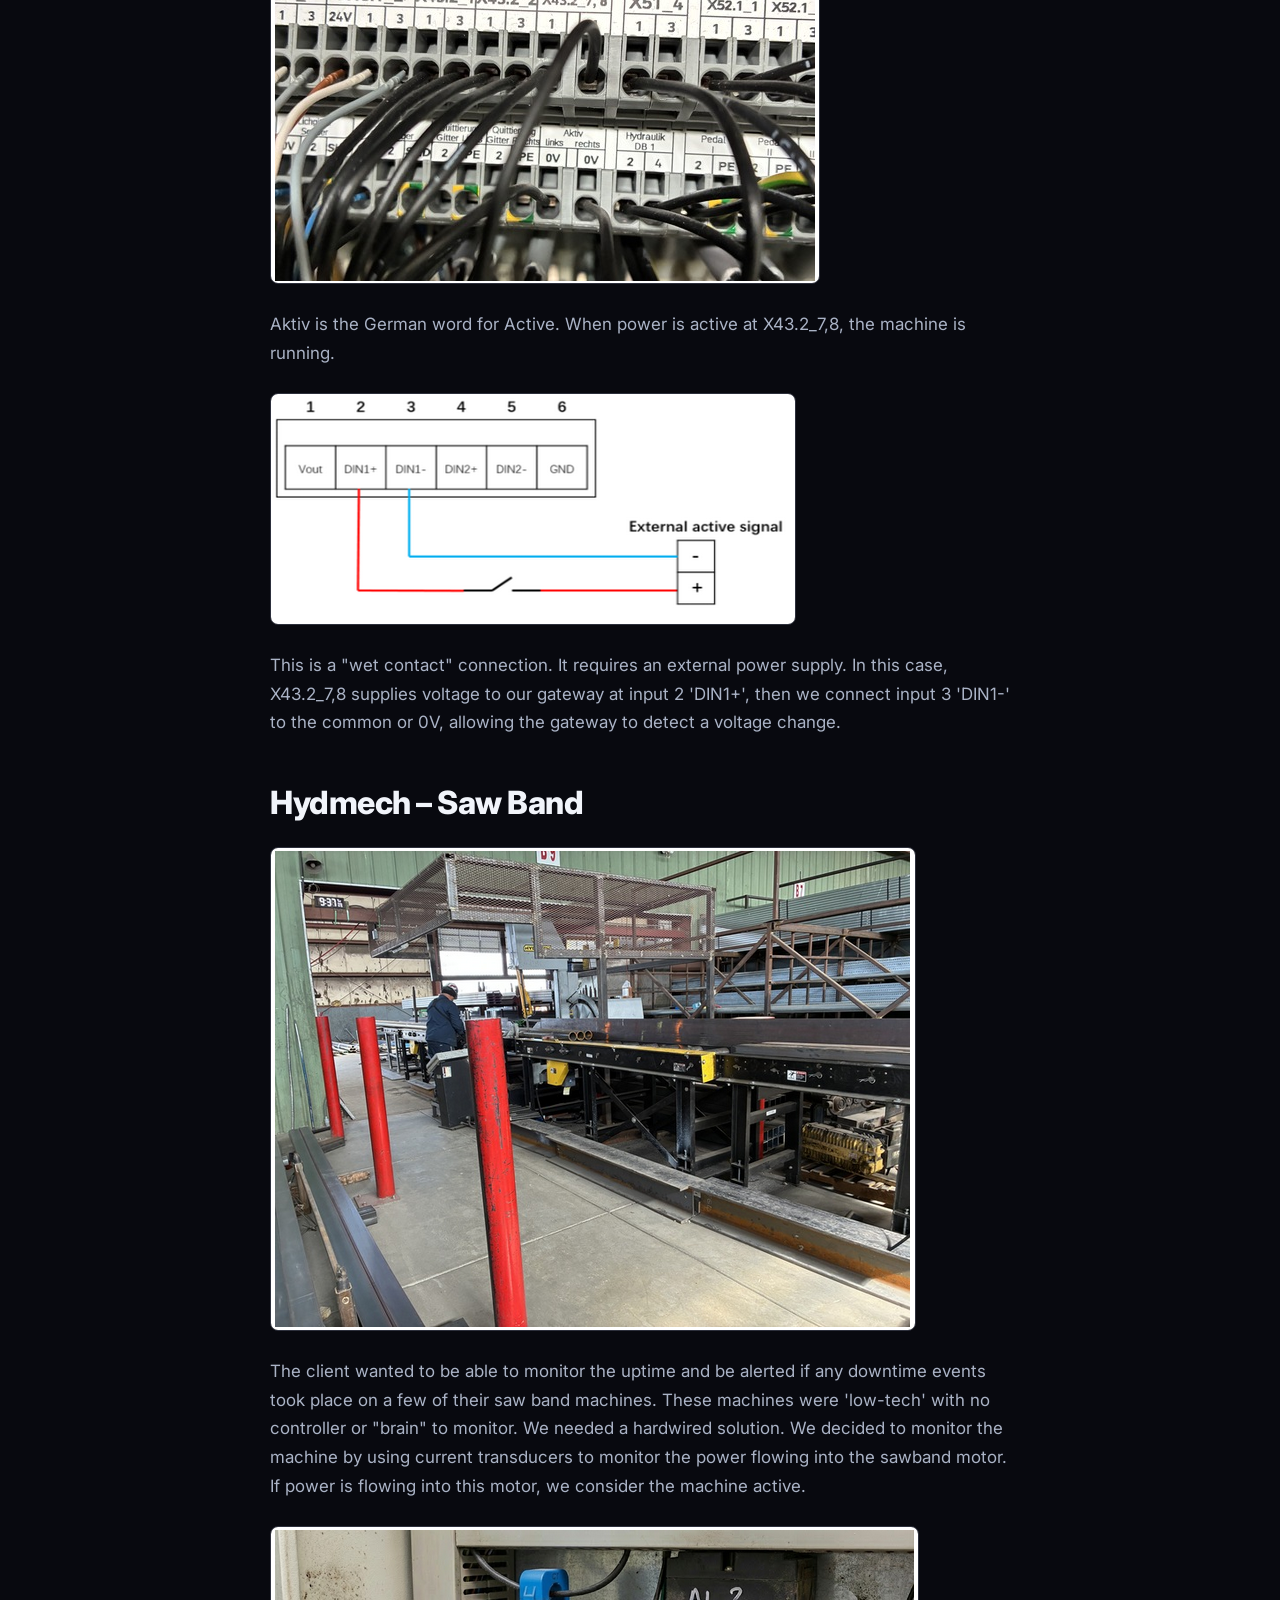
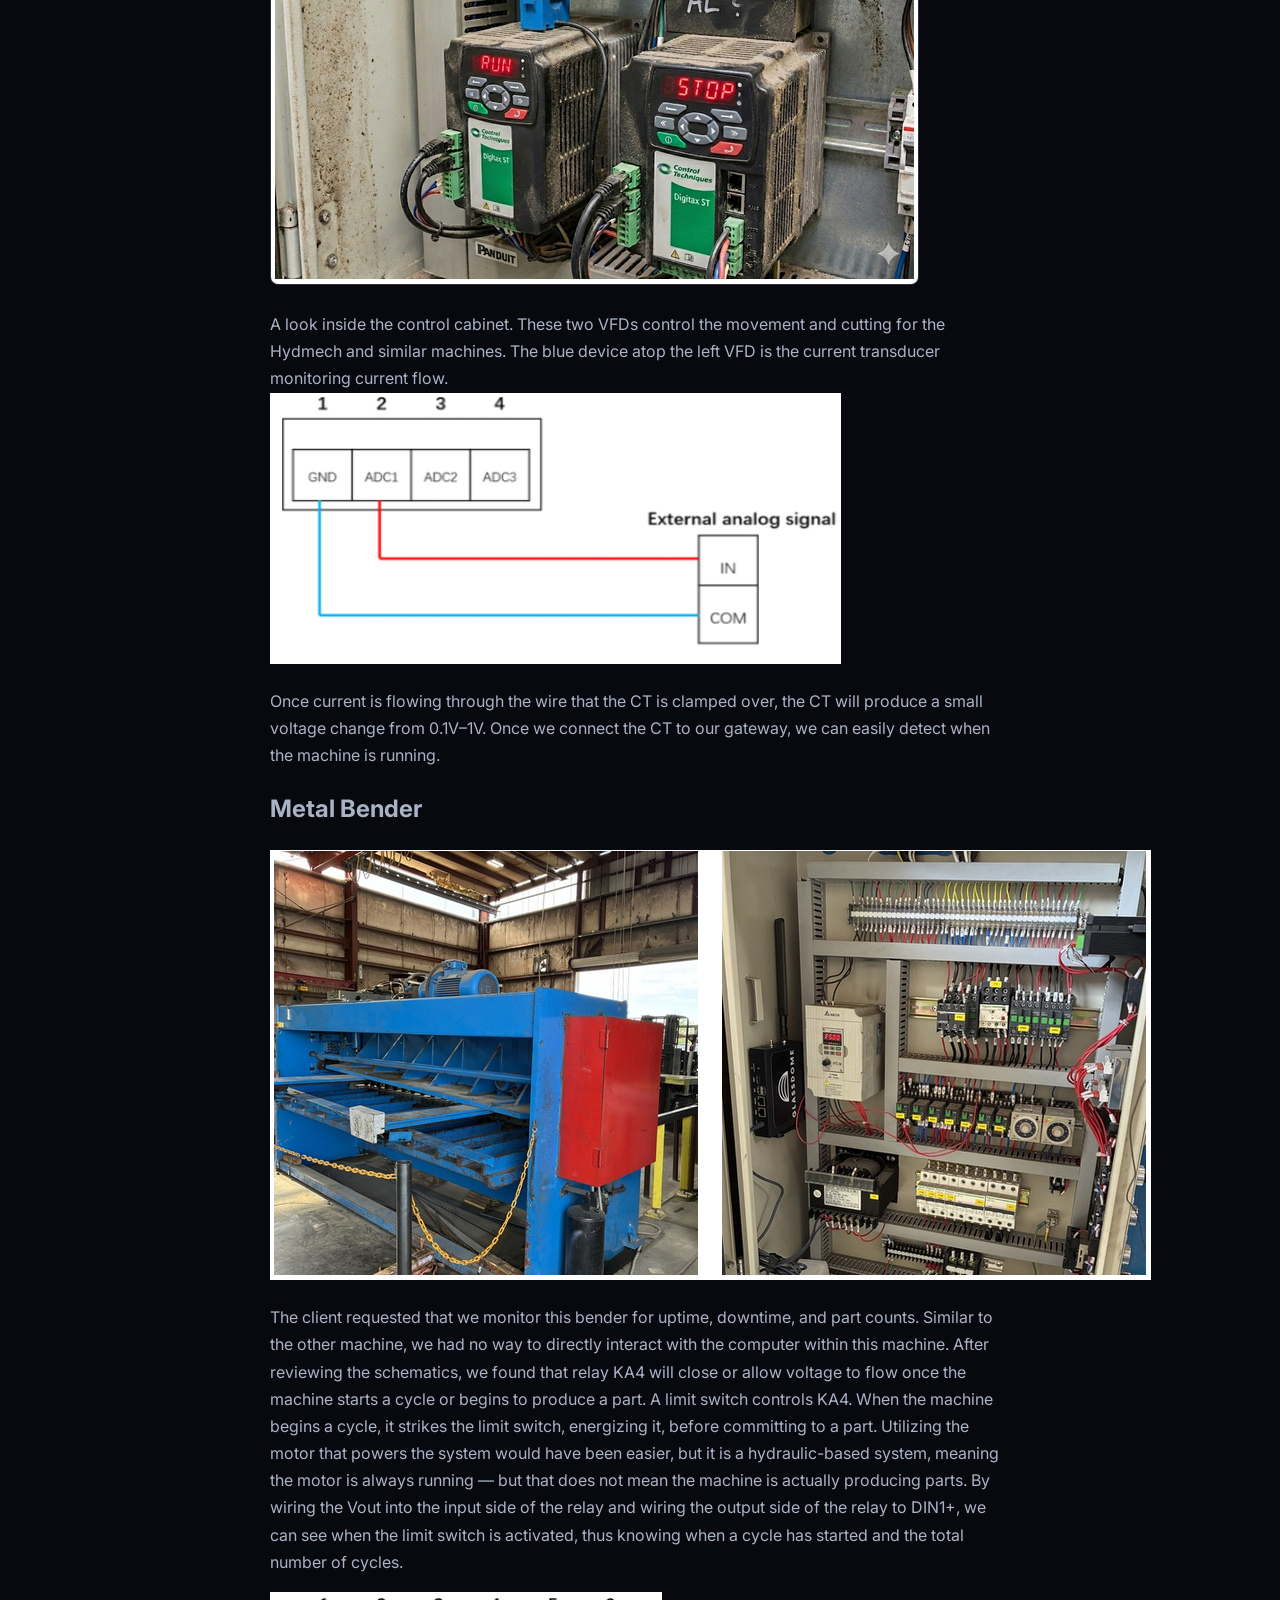
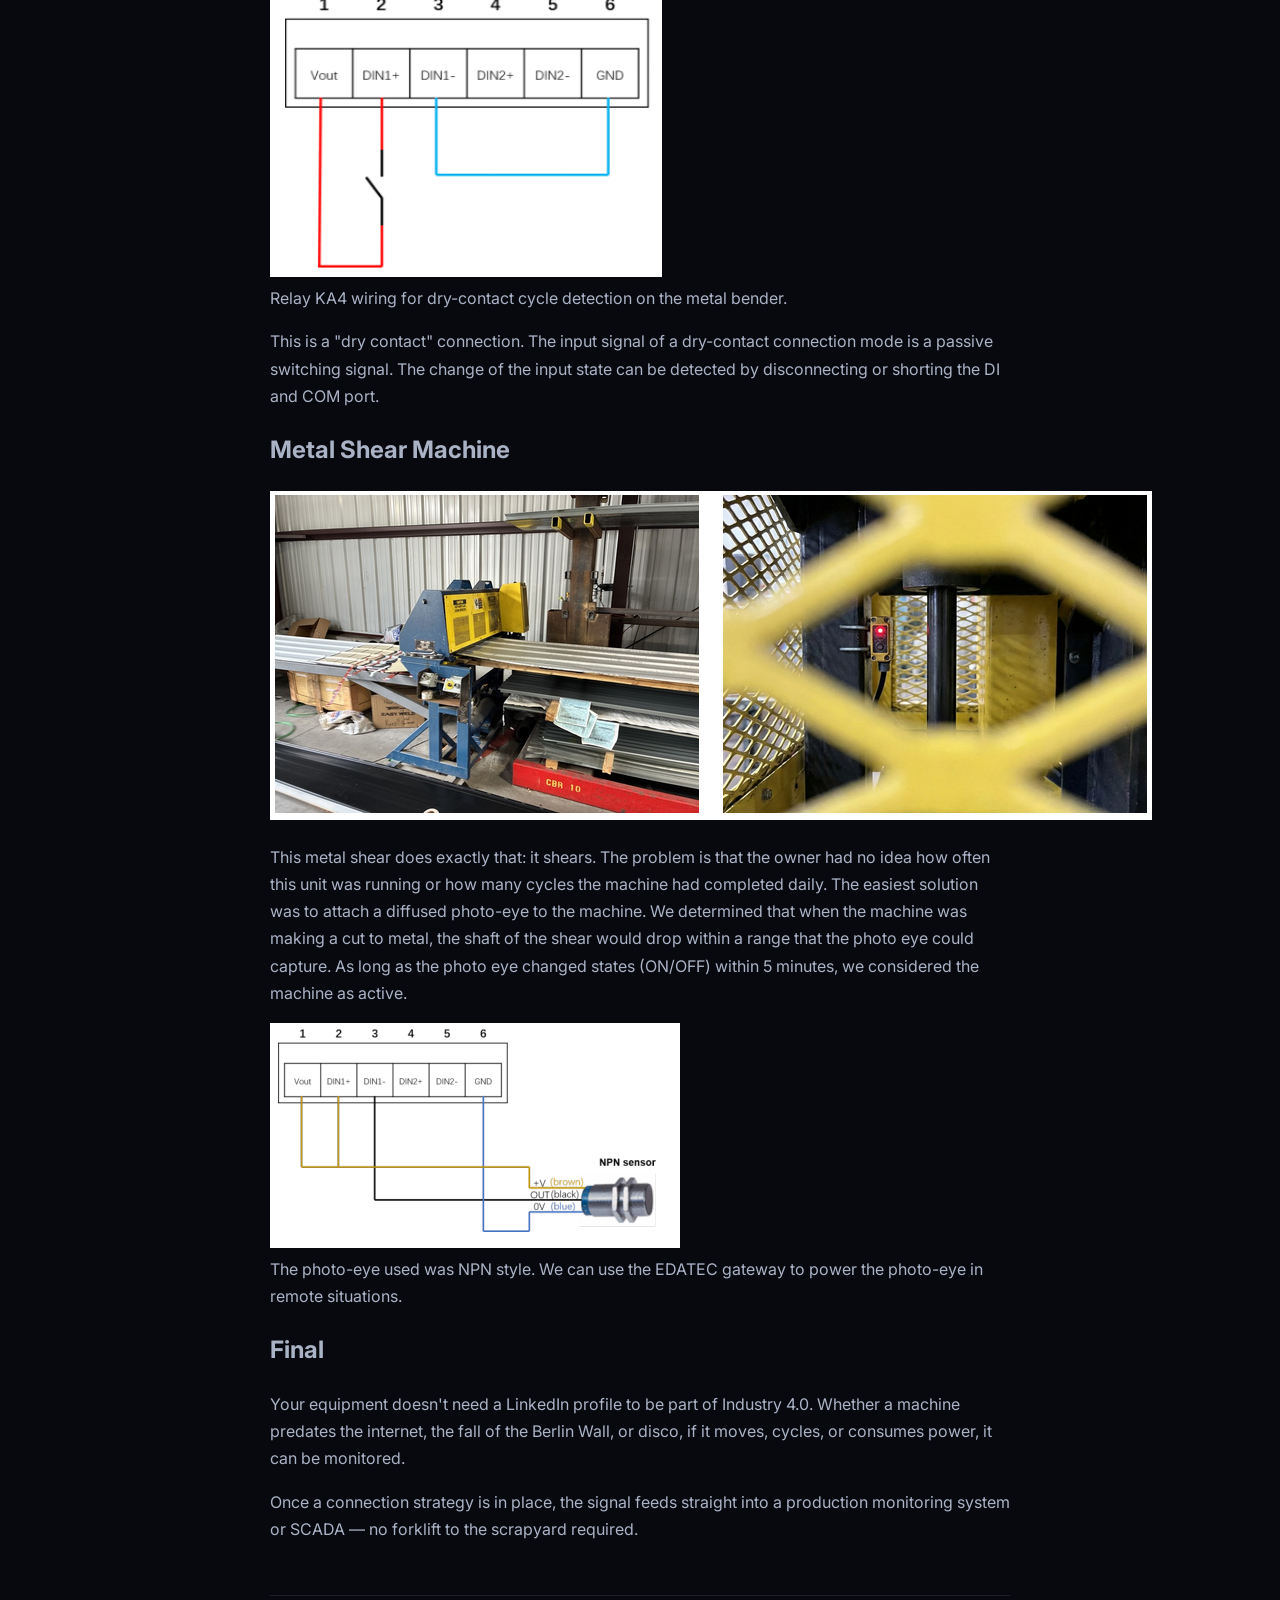
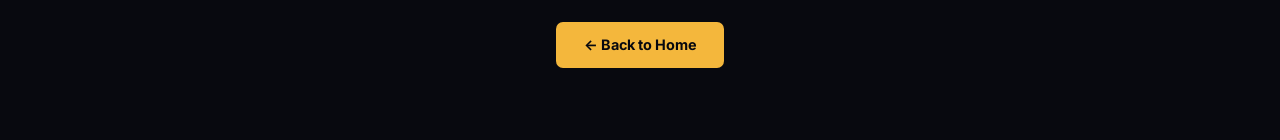
==== commit 427df4ba: "Update connect-older-machines-iot.html" ====
--- a/articles/connect-older-machines-iot.html
+++ b/articles/connect-older-machines-iot.html
@@ -8,62 +8,7 @@
     <link rel="preconnect" href="https://fonts.googleapis.com">
     <link rel="preconnect" href="https://fonts.gstatic.com" crossorigin>
     <link href="https://fonts.googleapis.com/css2?family=Inter:wght@400;500;600;700;800&display=swap" rel="stylesheet">
-    <style>
-        * { box-sizing: border-box; }
-        body { margin: 0; padding: 0; background: #ffffff; color: #2e2e2e;
-            font-family: 'Inter', system-ui, -apple-system, 'Segoe UI', Roboto, Helvetica, Arial, sans-serif;
-            line-height: 1.65; -webkit-font-smoothing: antialiased; text-rendering: optimizeLegibility; }
-        .stars { display: none !important; }
-
-        .article-container { max-width: 780px; margin: 0 auto; padding: 2.5rem 1.25rem 4rem; }
-
-        .top-nav { margin-bottom: 2rem; }
-        .top-nav a { color: #0e7c86; text-decoration: none; font-size: 0.95rem; font-weight: 600; }
-        .top-nav a:hover { text-decoration: underline; }
-
-        .article-header { background: none; color: inherit; padding: 0; margin: 0 0 1rem; border-radius: 0; box-shadow: none; }
-        .article-header h1 { margin: 0 0 0.65rem; font-size: 2.7rem; line-height: 1.08; font-weight: 800; letter-spacing: -0.015em; color: #111; }
-        .byline { margin: 0; font-size: 1rem; color: #6b7280; font-weight: 500; }
-        .byline .sep { margin: 0 0.5rem; color: #c7ced1; }
-
-        .source-note { background: #f3f8f8; border-left: 3px solid #0e7c86; border-radius: 4px; padding: 0.8rem 1.1rem; margin: 1.75rem 0 2.75rem; font-size: 0.92rem; color: #4b5563; }
-        .source-note a { color: #0e7c86; }
-
-        .article-body { font-size: 1.08rem; color: #2e2e2e; }
-        .article-body h2 { font-size: 2.05rem; font-weight: 800; line-height: 1.12; letter-spacing: -0.015em; color: #111; margin: 3rem 0 1.1rem; }
-        .article-body h3 { font-size: 1.32rem; font-weight: 700; color: #1a1a1a; margin: 2.1rem 0 0.65rem; }
-        .article-body p { margin: 0 0 1.25rem; }
-        .article-body ul, .article-body ol { margin: 0 0 1.25rem; padding-left: 1.5rem; }
-        .article-body li { margin-bottom: 0.55rem; }
-        .article-body a { color: #0e7c86; text-decoration: none; }
-        .article-body a:hover { text-decoration: underline; }
-        .article-body strong { color: #111; font-weight: 700; }
-        .article-body img { max-width: 100%; height: auto; border-radius: 6px; margin: 1.5rem 0; display: block; border: 1px solid #e5e7eb; }
-        .article-body blockquote { border-left: 3px solid #0e7c86; margin: 1.5rem 0; padding: 0.25rem 0 0.25rem 1rem; color: #555; font-style: italic; }
-
-        .article-body table { width: 100%; border-collapse: collapse; margin: 1.85rem 0; font-size: 1rem; }
-        .article-body th { text-align: left; font-weight: 700; color: #111; padding: 0.95rem 1.1rem; border-bottom: 1px solid #1a8f88; }
-        .article-body td { padding: 1rem 1.1rem; border-bottom: 1px solid #1a8f88; color: #2e2e2e; vertical-align: top; }
-        .article-body th:not(:last-child), .article-body td:not(:last-child) { border-right: 1px solid #e3e6e8; }
-
-        .article-body code { font-family: 'SFMono-Regular', Consolas, 'Liberation Mono', Menlo, monospace; background: #f1f3f4; color: #0b5e66; padding: 0.12em 0.4em; border-radius: 4px; font-size: 0.9em; }
-        .article-body pre { background: #f6f8fa; border: 1px solid #e5e7eb; color: #24292f; border-radius: 8px; padding: 1rem 1.2rem; overflow-x: auto; margin: 1.5rem 0; line-height: 1.5; }
-        .article-body pre code { background: none; color: inherit; padding: 0; font-size: 0.9rem; }
-
-        .screenshot-placeholder { margin: 1.85rem 0; }
-        .screenshot-placeholder .ph-box { border: 2px dashed #b9c2c7; border-radius: 8px; padding: 2.5rem 1rem; text-align: center; color: #7a868d; background: #f7f9fa; font-size: 0.9rem; }
-        .screenshot-placeholder figcaption { font-size: 0.88rem; color: #6b7280; text-align: center; margin-top: 0.5rem; font-style: italic; }
-
-        .article-footer { margin-top: 3rem; padding-top: 1.5rem; border-top: 1px solid #e5e7eb; text-align: center; }
-        .back-home { display: inline-block; padding: 0.7rem 1.6rem; background: #0e7c86; color: #fff; text-decoration: none; border-radius: 6px; font-weight: 600; }
-        .back-home:hover { background: #0a626a; }
-
-        @media (max-width: 768px) {
-            .article-container { padding: 1.75rem 1rem 3rem; }
-            .article-header h1 { font-size: 2.05rem; }
-            .article-body h2 { font-size: 1.6rem; }
-        }
-    </style>
+    <link rel="stylesheet" href="article.css">
 </head>
 <body>
     <div class="stars">
--- a/articles/article.css
+++ b/articles/article.css
@@ -0,0 +1,136 @@
+/* ============================================================
+   Shared article styles — dark theme, matched to jordancota.site
+   Palette + type pulled straight from the homepage.
+   Works with the existing article markup:
+   .article-container > .top-nav / .article-header / .source-note
+   / .article-body / .article-footer > .back-home
+   ============================================================ */
+:root {
+    --bg: #08090f;
+    --panel: #0d0f18;
+    --panel-2: #11131e;
+    --ink: #f1f4fa;
+    --ink-2: #aab3c6;
+    --muted: #8b95ab;
+    --amber: #f4b73c;
+    --green: #46e08a;
+    --line: rgba(150,160,190,.14);
+    --line-2: rgba(150,160,190,.26);
+    --font-sans: 'Inter', system-ui, -apple-system, 'Segoe UI', Roboto, Helvetica, Arial, sans-serif;
+    --font-mono: 'SF Mono', ui-monospace, Consolas, 'Liberation Mono', Menlo, monospace;
+}
+
+* { box-sizing: border-box; }
+html { background: var(--bg); scroll-behavior: smooth; }
+body {
+    margin: 0; padding: 0;
+    background: var(--bg); color: var(--ink-2);
+    font-family: var(--font-sans);
+    line-height: 1.7;
+    -webkit-font-smoothing: antialiased; text-rendering: optimizeLegibility;
+}
+.stars { display: none !important; }
+
+.article-container { max-width: 780px; margin: 0 auto; padding: 3rem 1.25rem 4.5rem; }
+
+/* ---------- top nav ---------- */
+.top-nav { margin-bottom: 2.25rem; }
+.top-nav a {
+    color: var(--muted); text-decoration: none;
+    font-size: 0.82rem; font-weight: 600;
+    letter-spacing: .04em; transition: color .2s;
+}
+.top-nav a:hover { color: var(--amber); }
+
+/* ---------- header ---------- */
+.article-header { background: none; padding: 0; margin: 0 0 1rem; border-radius: 0; box-shadow: none; }
+.article-header h1 {
+    margin: 0 0 0.7rem; font-size: clamp(2rem, 5.4vw, 2.9rem);
+    line-height: 1.08; font-weight: 800; letter-spacing: -0.02em; color: var(--ink);
+}
+.byline {
+    margin: 0; font-size: 0.82rem; color: var(--muted); font-weight: 500;
+    font-family: var(--font-mono); letter-spacing: .04em;
+}
+.byline .sep { margin: 0 0.55rem; color: var(--line-2); }
+
+/* ---------- source note ---------- */
+.source-note {
+    background: var(--panel); border: 1px solid var(--line); border-left: 3px solid var(--amber);
+    border-radius: 6px; padding: 0.85rem 1.15rem; margin: 1.9rem 0 2.9rem;
+    font-size: 0.9rem; color: var(--ink-2);
+}
+.source-note a { color: var(--amber); }
+
+/* ---------- body ---------- */
+.article-body { font-size: 1.06rem; color: var(--ink-2); }
+.article-body h2 {
+    font-size: clamp(1.5rem, 3.4vw, 2rem); font-weight: 800; line-height: 1.14;
+    letter-spacing: -0.015em; color: var(--ink); margin: 3rem 0 1.1rem;
+}
+.article-body h3 { font-size: 1.3rem; font-weight: 700; color: var(--ink); margin: 2.2rem 0 0.65rem; }
+.article-body p { margin: 0 0 1.25rem; }
+.article-body ul, .article-body ol { margin: 0 0 1.25rem; padding-left: 1.4rem; }
+.article-body li { margin-bottom: 0.55rem; }
+.article-body li::marker { color: var(--amber); }
+.article-body a { color: var(--amber); text-decoration: none; border-bottom: 1px solid rgba(244,183,60,.28); }
+.article-body a:hover { border-bottom-color: var(--amber); }
+.article-body strong { color: var(--ink); font-weight: 700; }
+.article-body em { color: #c9d2e0; }
+.article-body img {
+    max-width: 100%; height: auto; border-radius: 8px; margin: 1.6rem 0;
+    display: block; border: 1px solid var(--line-2);
+}
+
+.article-body blockquote {
+    border-left: 3px solid var(--amber); background: var(--panel);
+    margin: 1.6rem 0; padding: 0.9rem 1.2rem; border-radius: 0 8px 8px 0;
+    color: #c9d2e0; font-style: italic;
+}
+
+/* ---------- tables ---------- */
+.article-body table { width: 100%; border-collapse: collapse; margin: 1.9rem 0; font-size: 0.97rem; }
+.article-body th {
+    text-align: left; font-weight: 700; color: var(--ink);
+    padding: 0.9rem 1.1rem; border-bottom: 1px solid var(--line-2);
+    background: var(--panel);
+}
+.article-body td { padding: 0.95rem 1.1rem; border-bottom: 1px solid var(--line); color: var(--ink-2); vertical-align: top; }
+.article-body th:not(:last-child), .article-body td:not(:last-child) { border-right: 1px solid var(--line); }
+.article-body tr:hover td { background: rgba(255,255,255,.015); }
+
+/* ---------- code ---------- */
+.article-body code {
+    font-family: var(--font-mono); font-size: 0.88em;
+    background: var(--panel-2); color: var(--amber);
+    border: 1px solid var(--line); padding: 0.1em 0.4em; border-radius: 5px;
+}
+.article-body pre {
+    background: #04050b; border: 1px solid var(--line-2); color: var(--ink-2);
+    border-radius: 8px; padding: 1rem 1.2rem; overflow-x: auto; margin: 1.6rem 0; line-height: 1.55;
+}
+.article-body pre code { background: none; color: inherit; padding: 0; border: 0; font-size: 0.9rem; }
+
+/* ---------- screenshot placeholder ---------- */
+.screenshot-placeholder { margin: 1.9rem 0; }
+.screenshot-placeholder .ph-box {
+    border: 2px dashed var(--line-2); border-radius: 8px; padding: 2.5rem 1rem;
+    text-align: center; color: var(--muted); background: var(--panel); font-size: 0.9rem;
+}
+.screenshot-placeholder figcaption { font-size: 0.86rem; color: var(--muted); text-align: center; margin-top: 0.5rem; font-style: italic; }
+
+/* ---------- footer ---------- */
+.article-footer { margin-top: 3.25rem; padding-top: 1.6rem; border-top: 1px solid var(--line); text-align: center; }
+.back-home {
+    display: inline-block; padding: 0.7rem 1.7rem;
+    background: var(--amber); color: #07080f; text-decoration: none;
+    border-radius: 7px; font-weight: 700; font-size: 0.9rem; transition: filter .2s;
+}
+.back-home:hover { filter: brightness(1.08); }
+
+@media (max-width: 768px) {
+    .article-container { padding: 2rem 1rem 3rem; }
+}
+@media (prefers-reduced-motion: reduce) {
+    html { scroll-behavior: auto; }
+}
